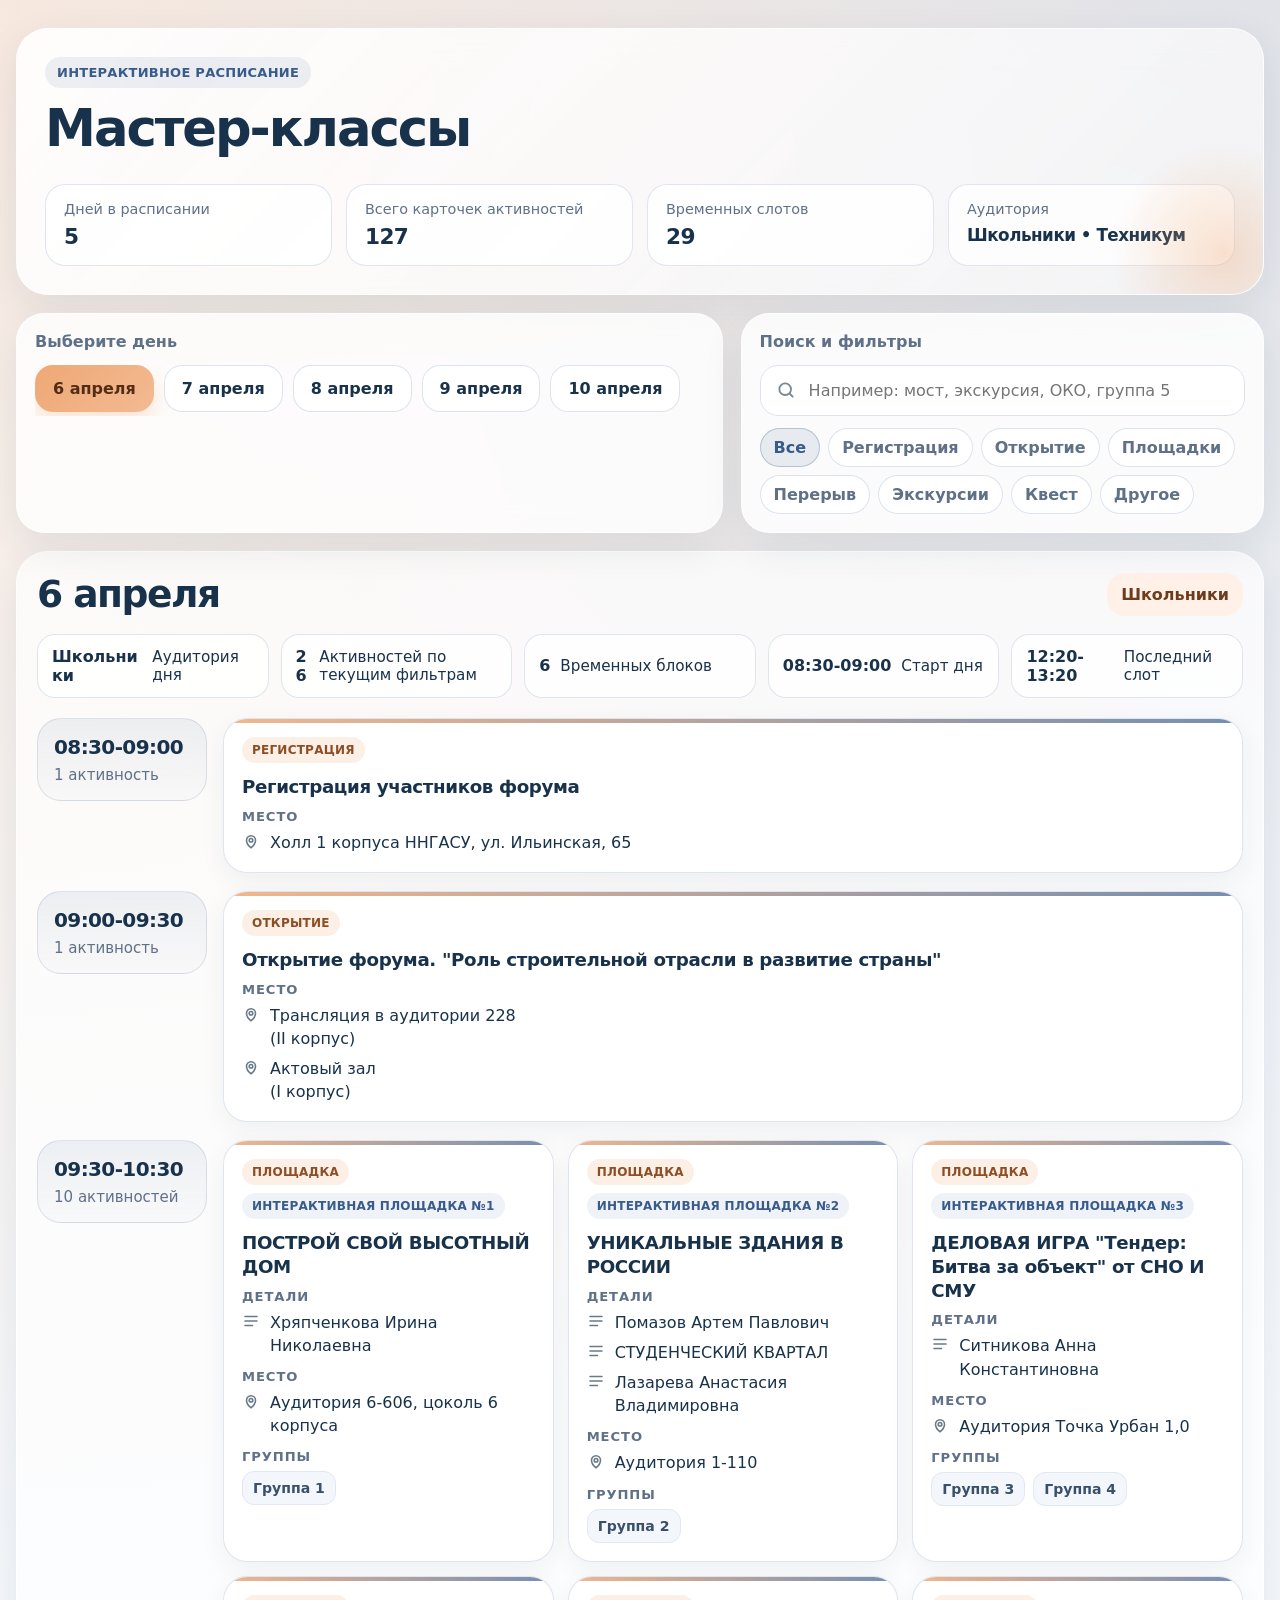
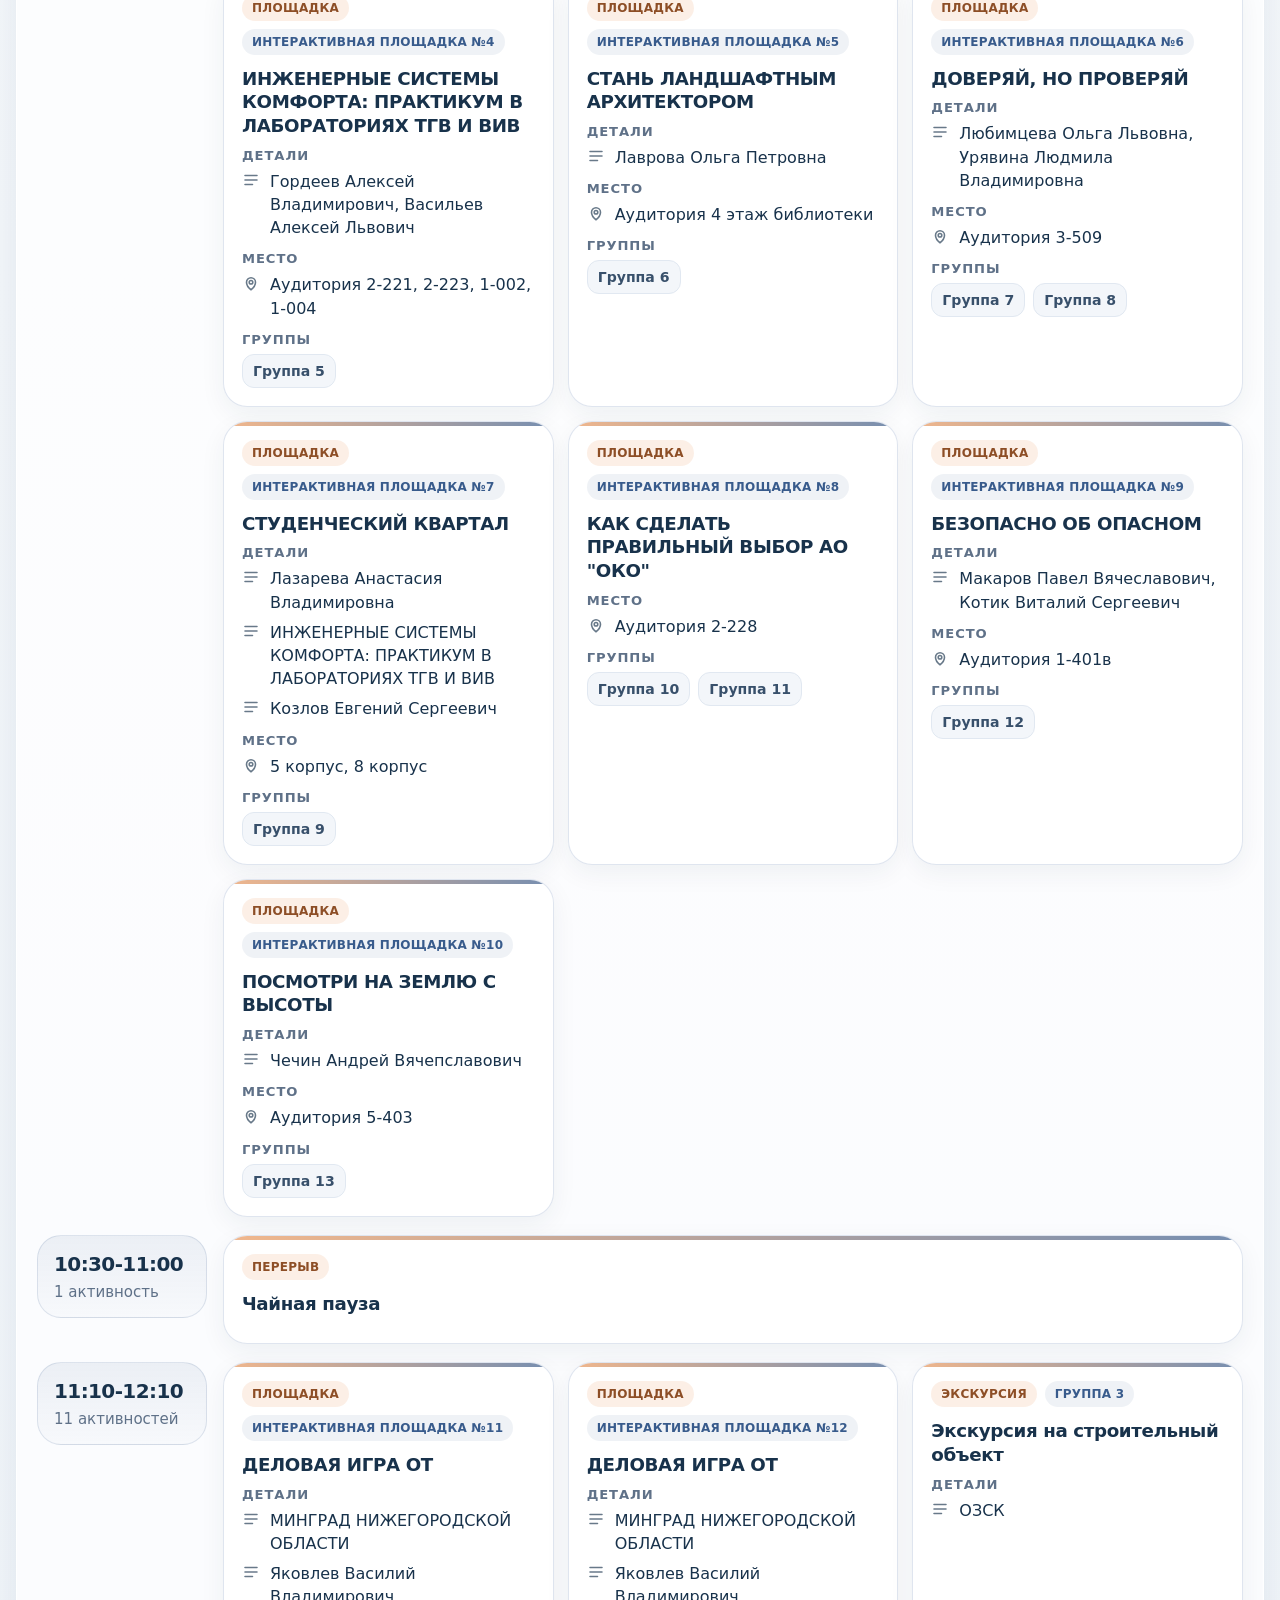
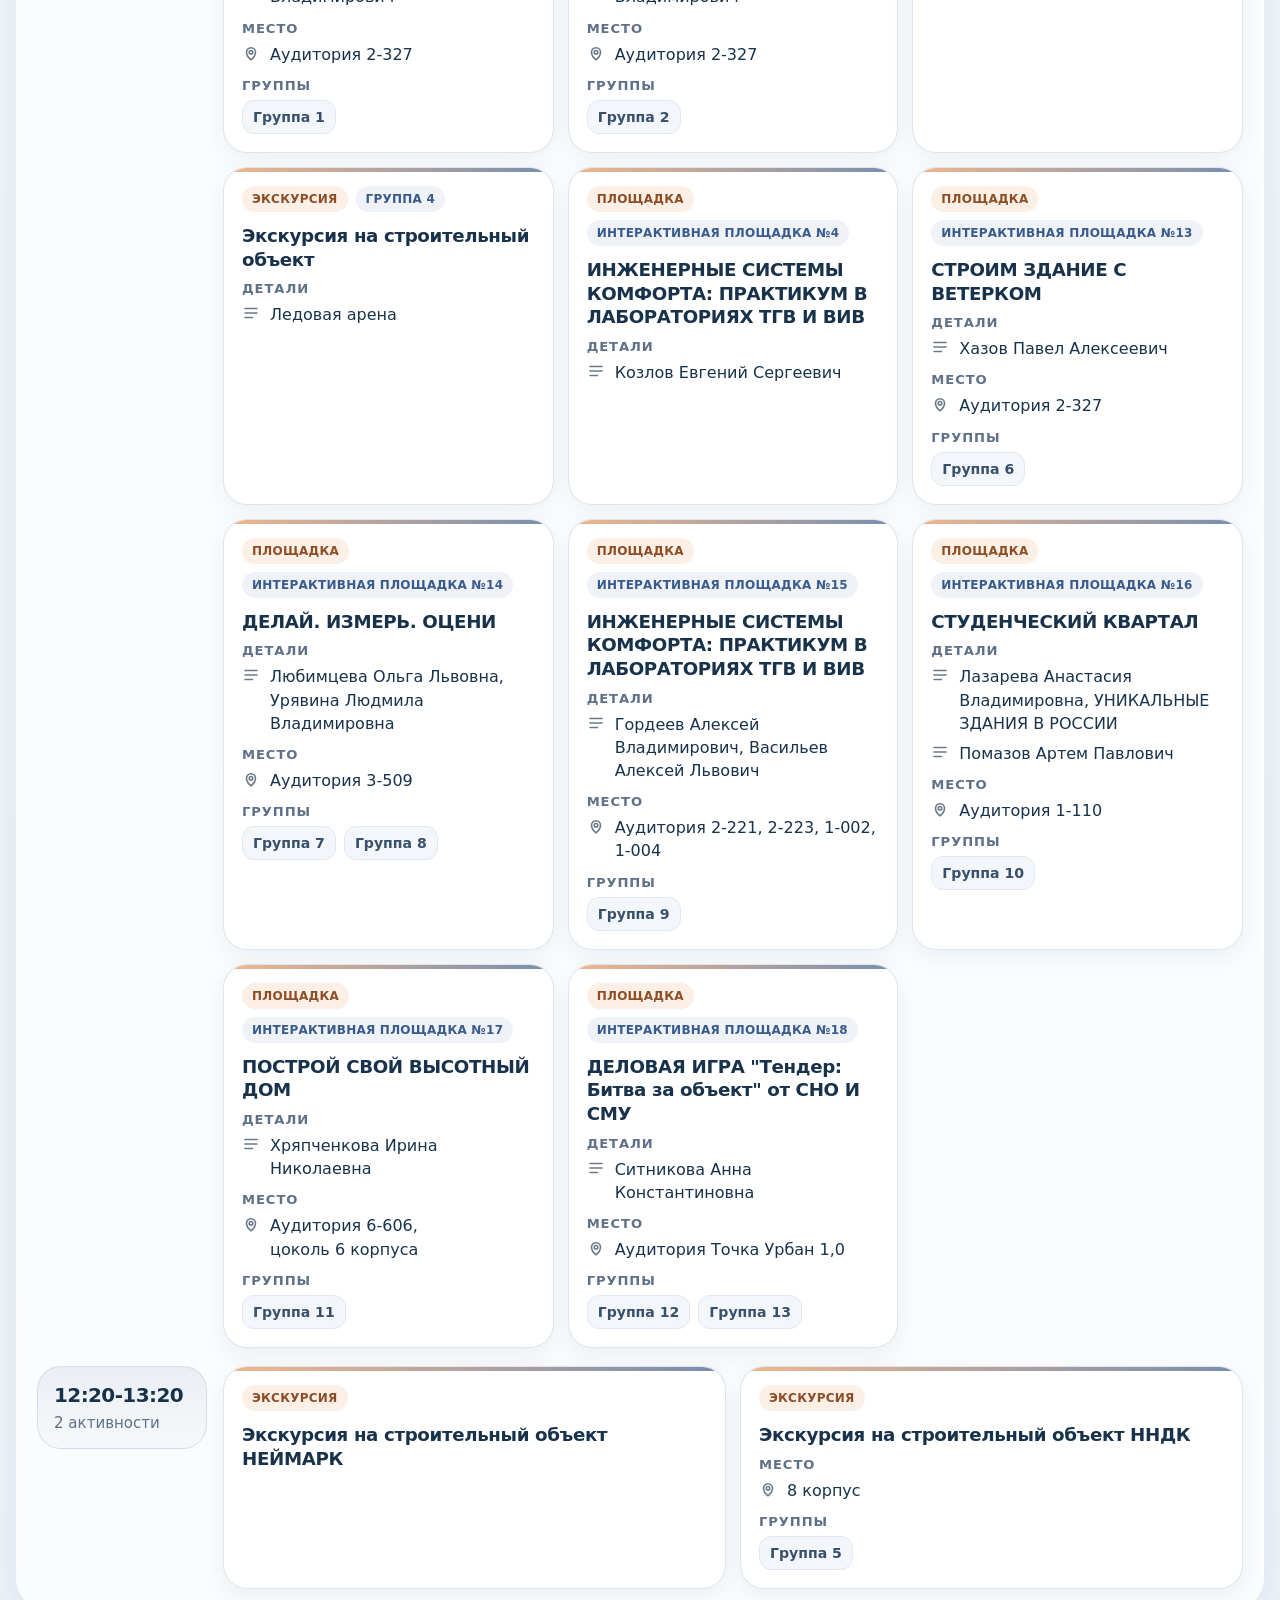
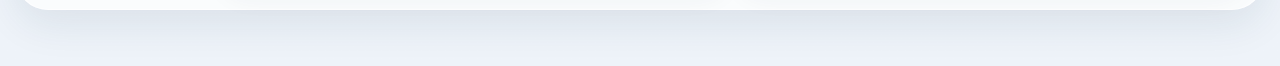
==== index.html @ d6e9f79c "Add files via upload" ====
<!DOCTYPE html>
<html lang="ru">
<head>
  <meta charset="UTF-8" />
  <meta name="viewport" content="width=device-width, initial-scale=1.0" />
  <title>Мастер-классы — интерактивное расписание</title>
    <link rel="stylesheet" href="styles.css" />
</head>
<body>
  <div class="shell">
    <section class="hero">
      <div class="hero-top">
        <div>
          <div class="eyebrow">Интерактивное расписание</div>
          <h1>Мастер-классы</h1>
        </div>
      </div>
      <div class="mini-grid" id="globalStats">
<div class="mini-card">
  <div class="label">Дней в расписании</div>
  <strong>5</strong>
</div>
<div class="mini-card">
  <div class="label">Всего карточек активностей</div>
  <strong>127</strong>
</div>
<div class="mini-card">
  <div class="label">Временных слотов</div>
  <strong>29</strong>
</div>
<div class="mini-card">
  <div class="label">Аудитория</div>
  <strong style="font-size:1.05rem; line-height:1.3">Школьники • Техникум</strong>
</div>
</div>
    </section>

    <section class="controls">
      <div class="panel">
        <h2>Выберите день</h2>
        <div class="day-tabs" id="dayTabs"><button class="active" data-day-index="0">6 апреля</button><button class="" data-day-index="1">7 апреля</button><button class="" data-day-index="2">8 апреля</button><button class="" data-day-index="3">9 апреля</button><button class="" data-day-index="4">10 апреля</button></div>
      </div>
      <div class="panel">
        <h2>Поиск и фильтры</h2>
        <div class="search-wrap">
          <label class="search-box">
            <svg viewBox="0 0 24 24" fill="none" stroke="currentColor" stroke-width="2.2" stroke-linecap="round" stroke-linejoin="round" aria-hidden="true">
              <circle cx="11" cy="11" r="7"></circle>
              <path d="M20 20l-3.5-3.5"></path>
            </svg>
            <input id="searchInput" type="search" placeholder="Например: мост, экскурсия, ОКО, группа 5" />
          </label>
          <div class="filters" id="kindFilters"><button class="active" data-kind="all">Все</button><button class="" data-kind="Регистрация">Регистрация</button><button class="" data-kind="Открытие">Открытие</button><button class="" data-kind="Площадка">Площадки</button><button class="" data-kind="Перерыв">Перерыв</button><button class="" data-kind="Экскурсия">Экскурсии</button><button class="" data-kind="Квест">Квест</button><button class="" data-kind="Активность">Другое</button></div>
        </div>
      </div>
    </section>

    <section class="main-panel">
      <div class="day-head">
        <div>
          <h2 id="dayTitle">6 апреля</h2>
        </div>
        <div class="audience-badge" id="audienceBadge">Школьники</div>
      </div>

      <div class="day-summary" id="daySummary">
<div class="summary-chip"><strong>Школьники</strong><span>Аудитория дня</span></div>
<div class="summary-chip"><strong>26</strong><span>Активностей по текущим фильтрам</span></div>
<div class="summary-chip"><strong>6</strong><span>Временных блоков</span></div>
<div class="summary-chip"><strong>08:30-09:00</strong><span>Старт дня</span></div>
<div class="summary-chip"><strong>12:20-13:20</strong><span>Последний слот</span></div>
</div>
      <div class="timeline" id="timeline"><section class="slot">
      <aside class="slot-time">
        <span class="time">08:30-09:00</span>
        <span class="count">1 активность</span>
      </aside>
      <div class="cards"><article class="card">
      <div class="card-head"><div class="badges"><span class="badge primary">Регистрация</span></div></div>
      <h3>Регистрация участников форума</h3>
      <div class="meta"><div class="meta-block"><div class="meta-title">Место</div><ul class="meta-list"><li><span>Холл 1 корпуса ННГАСУ, ул. Ильинская, 65</span></li></ul></div></div>
    </article></div>
    </section><section class="slot">
      <aside class="slot-time">
        <span class="time">09:00-09:30</span>
        <span class="count">1 активность</span>
      </aside>
      <div class="cards"><article class="card">
      <div class="card-head"><div class="badges"><span class="badge primary">Открытие</span></div></div>
      <h3>Открытие форума. &quot;Роль строительной отрасли в развитие страны&quot;</h3>
      <div class="meta"><div class="meta-block"><div class="meta-title">Место</div><ul class="meta-list"><li><span>Трансляция в аудитории 228<br>(II корпус)</span></li><li><span>Актовый зал<br>(I корпус)</span></li></ul></div></div>
    </article></div>
    </section><section class="slot">
      <aside class="slot-time">
        <span class="time">09:30-10:30</span>
        <span class="count">10 активностей</span>
      </aside>
      <div class="cards"><article class="card">
      <div class="card-head"><div class="badges"><span class="badge primary">Площадка</span><span class="badge">Интерактивная площадка №1</span></div></div>
      <h3>ПОСТРОЙ СВОЙ ВЫСОТНЫЙ ДОМ</h3>
      <div class="meta"><div class="meta-block"><div class="meta-title">Детали</div><ul class="meta-list"><li><span>Хряпченкова Ирина Николаевна</span></li></ul></div><div class="meta-block"><div class="meta-title">Место</div><ul class="meta-list"><li><span>Аудитория 6-606, цоколь 6 корпуса</span></li></ul></div><div class="meta-block"><div class="meta-title">Группы</div><div class="group-list"><span class="group-chip">Группа 1</span></div></div></div>
    </article><article class="card">
      <div class="card-head"><div class="badges"><span class="badge primary">Площадка</span><span class="badge">Интерактивная площадка №2</span></div></div>
      <h3>УНИКАЛЬНЫЕ ЗДАНИЯ В РОССИИ</h3>
      <div class="meta"><div class="meta-block"><div class="meta-title">Детали</div><ul class="meta-list"><li><span>Помазов Артем Павлович</span></li><li><span>СТУДЕНЧЕСКИЙ КВАРТАЛ</span></li><li><span>Лазарева Анастасия Владимировна</span></li></ul></div><div class="meta-block"><div class="meta-title">Место</div><ul class="meta-list"><li><span>Аудитория 1-110</span></li></ul></div><div class="meta-block"><div class="meta-title">Группы</div><div class="group-list"><span class="group-chip">Группа 2</span></div></div></div>
    </article><article class="card">
      <div class="card-head"><div class="badges"><span class="badge primary">Площадка</span><span class="badge">Интерактивная площадка №3</span></div></div>
      <h3>ДЕЛОВАЯ ИГРА &quot;Тендер: Битва за объект&quot; от СНО И СМУ</h3>
      <div class="meta"><div class="meta-block"><div class="meta-title">Детали</div><ul class="meta-list"><li><span>Ситникова Анна Константиновна</span></li></ul></div><div class="meta-block"><div class="meta-title">Место</div><ul class="meta-list"><li><span>Аудитория Точка Урбан 1,0</span></li></ul></div><div class="meta-block"><div class="meta-title">Группы</div><div class="group-list"><span class="group-chip">Группа 3</span><span class="group-chip">Группа 4</span></div></div></div>
    </article><article class="card">
      <div class="card-head"><div class="badges"><span class="badge primary">Площадка</span><span class="badge">Интерактивная площадка №4</span></div></div>
      <h3>ИНЖЕНЕРНЫЕ СИСТЕМЫ КОМФОРТА: ПРАКТИКУМ В ЛАБОРАТОРИЯХ ТГВ И ВИВ</h3>
      <div class="meta"><div class="meta-block"><div class="meta-title">Детали</div><ul class="meta-list"><li><span>Гордеев Алексей Владимирович, Васильев Алексей Львович</span></li></ul></div><div class="meta-block"><div class="meta-title">Место</div><ul class="meta-list"><li><span>Аудитория 2-221, 2-223, 1-002, 1-004</span></li></ul></div><div class="meta-block"><div class="meta-title">Группы</div><div class="group-list"><span class="group-chip">Группа 5</span></div></div></div>
    </article><article class="card">
      <div class="card-head"><div class="badges"><span class="badge primary">Площадка</span><span class="badge">Интерактивная площадка №5</span></div></div>
      <h3>СТАНЬ ЛАНДШАФТНЫМ АРХИТЕКТОРОМ</h3>
      <div class="meta"><div class="meta-block"><div class="meta-title">Детали</div><ul class="meta-list"><li><span>Лаврова Ольга Петровна</span></li></ul></div><div class="meta-block"><div class="meta-title">Место</div><ul class="meta-list"><li><span>Аудитория 4 этаж библиотеки</span></li></ul></div><div class="meta-block"><div class="meta-title">Группы</div><div class="group-list"><span class="group-chip">Группа 6</span></div></div></div>
    </article><article class="card">
      <div class="card-head"><div class="badges"><span class="badge primary">Площадка</span><span class="badge">Интерактивная площадка №6</span></div></div>
      <h3>ДОВЕРЯЙ, НО ПРОВЕРЯЙ</h3>
      <div class="meta"><div class="meta-block"><div class="meta-title">Детали</div><ul class="meta-list"><li><span>Любимцева Ольга Львовна, Урявина Людмила Владимировна</span></li></ul></div><div class="meta-block"><div class="meta-title">Место</div><ul class="meta-list"><li><span>Аудитория 3-509</span></li></ul></div><div class="meta-block"><div class="meta-title">Группы</div><div class="group-list"><span class="group-chip">Группа 7</span><span class="group-chip">Группа 8</span></div></div></div>
    </article><article class="card">
      <div class="card-head"><div class="badges"><span class="badge primary">Площадка</span><span class="badge">Интерактивная площадка №7</span></div></div>
      <h3>СТУДЕНЧЕСКИЙ КВАРТАЛ</h3>
      <div class="meta"><div class="meta-block"><div class="meta-title">Детали</div><ul class="meta-list"><li><span>Лазарева Анастасия Владимировна</span></li><li><span>ИНЖЕНЕРНЫЕ СИСТЕМЫ КОМФОРТА: ПРАКТИКУМ В ЛАБОРАТОРИЯХ ТГВ И ВИВ</span></li><li><span>Козлов Евгений Сергеевич</span></li></ul></div><div class="meta-block"><div class="meta-title">Место</div><ul class="meta-list"><li><span>5 корпус, 8 корпус</span></li></ul></div><div class="meta-block"><div class="meta-title">Группы</div><div class="group-list"><span class="group-chip">Группа 9</span></div></div></div>
    </article><article class="card">
      <div class="card-head"><div class="badges"><span class="badge primary">Площадка</span><span class="badge">Интерактивная площадка №8</span></div></div>
      <h3>КАК СДЕЛАТЬ ПРАВИЛЬНЫЙ ВЫБОР АО &quot;ОКО&quot;</h3>
      <div class="meta"><div class="meta-block"><div class="meta-title">Место</div><ul class="meta-list"><li><span>Аудитория 2-228</span></li></ul></div><div class="meta-block"><div class="meta-title">Группы</div><div class="group-list"><span class="group-chip">Группа 10</span><span class="group-chip">Группа 11</span></div></div></div>
    </article><article class="card">
      <div class="card-head"><div class="badges"><span class="badge primary">Площадка</span><span class="badge">Интерактивная площадка №9</span></div></div>
      <h3>БЕЗОПАСНО ОБ ОПАСНОМ</h3>
      <div class="meta"><div class="meta-block"><div class="meta-title">Детали</div><ul class="meta-list"><li><span>Макаров Павел Вячеславович, Котик Виталий Сергеевич</span></li></ul></div><div class="meta-block"><div class="meta-title">Место</div><ul class="meta-list"><li><span>Аудитория 1-401в</span></li></ul></div><div class="meta-block"><div class="meta-title">Группы</div><div class="group-list"><span class="group-chip">Группа 12</span></div></div></div>
    </article><article class="card">
      <div class="card-head"><div class="badges"><span class="badge primary">Площадка</span><span class="badge">Интерактивная площадка №10</span></div></div>
      <h3>ПОСМОТРИ НА ЗЕМЛЮ С ВЫСОТЫ</h3>
      <div class="meta"><div class="meta-block"><div class="meta-title">Детали</div><ul class="meta-list"><li><span>Чечин Андрей Вячепславович</span></li></ul></div><div class="meta-block"><div class="meta-title">Место</div><ul class="meta-list"><li><span>Аудитория 5-403</span></li></ul></div><div class="meta-block"><div class="meta-title">Группы</div><div class="group-list"><span class="group-chip">Группа 13</span></div></div></div>
    </article></div>
    </section><section class="slot">
      <aside class="slot-time">
        <span class="time">10:30-11:00</span>
        <span class="count">1 активность</span>
      </aside>
      <div class="cards"><article class="card">
      <div class="card-head"><div class="badges"><span class="badge primary">Перерыв</span></div></div>
      <h3>Чайная пауза</h3>
      <div class="meta"></div>
    </article></div>
    </section><section class="slot">
      <aside class="slot-time">
        <span class="time">11:10-12:10</span>
        <span class="count">11 активностей</span>
      </aside>
      <div class="cards"><article class="card">
      <div class="card-head"><div class="badges"><span class="badge primary">Площадка</span><span class="badge">Интерактивная площадка №11</span></div></div>
      <h3>ДЕЛОВАЯ ИГРА ОТ</h3>
      <div class="meta"><div class="meta-block"><div class="meta-title">Детали</div><ul class="meta-list"><li><span>МИНГРАД НИЖЕГОРОДСКОЙ ОБЛАСТИ</span></li><li><span>Яковлев Василий Владимирович</span></li></ul></div><div class="meta-block"><div class="meta-title">Место</div><ul class="meta-list"><li><span>Аудитория 2-327</span></li></ul></div><div class="meta-block"><div class="meta-title">Группы</div><div class="group-list"><span class="group-chip">Группа 1</span></div></div></div>
    </article><article class="card">
      <div class="card-head"><div class="badges"><span class="badge primary">Площадка</span><span class="badge">Интерактивная площадка №12</span></div></div>
      <h3>ДЕЛОВАЯ ИГРА ОТ</h3>
      <div class="meta"><div class="meta-block"><div class="meta-title">Детали</div><ul class="meta-list"><li><span>МИНГРАД НИЖЕГОРОДСКОЙ ОБЛАСТИ</span></li><li><span>Яковлев Василий Владимирович</span></li></ul></div><div class="meta-block"><div class="meta-title">Место</div><ul class="meta-list"><li><span>Аудитория 2-327</span></li></ul></div><div class="meta-block"><div class="meta-title">Группы</div><div class="group-list"><span class="group-chip">Группа 2</span></div></div></div>
    </article><article class="card">
      <div class="card-head"><div class="badges"><span class="badge primary">Экскурсия</span><span class="badge">Группа 3</span></div></div>
      <h3>Экскурсия на строительный объект</h3>
      <div class="meta"><div class="meta-block"><div class="meta-title">Детали</div><ul class="meta-list"><li><span>ОЗСК</span></li></ul></div></div>
    </article><article class="card">
      <div class="card-head"><div class="badges"><span class="badge primary">Экскурсия</span><span class="badge">Группа 4</span></div></div>
      <h3>Экскурсия на строительный объект</h3>
      <div class="meta"><div class="meta-block"><div class="meta-title">Детали</div><ul class="meta-list"><li><span>Ледовая арена</span></li></ul></div></div>
    </article><article class="card">
      <div class="card-head"><div class="badges"><span class="badge primary">Площадка</span><span class="badge">Интерактивная площадка №4</span></div></div>
      <h3>ИНЖЕНЕРНЫЕ СИСТЕМЫ КОМФОРТА: ПРАКТИКУМ В ЛАБОРАТОРИЯХ ТГВ И ВИВ</h3>
      <div class="meta"><div class="meta-block"><div class="meta-title">Детали</div><ul class="meta-list"><li><span>Козлов Евгений Сергеевич</span></li></ul></div></div>
    </article><article class="card">
      <div class="card-head"><div class="badges"><span class="badge primary">Площадка</span><span class="badge">Интерактивная площадка №13</span></div></div>
      <h3>СТРОИМ ЗДАНИЕ С ВЕТЕРКОМ</h3>
      <div class="meta"><div class="meta-block"><div class="meta-title">Детали</div><ul class="meta-list"><li><span>Хазов Павел Алексеевич</span></li></ul></div><div class="meta-block"><div class="meta-title">Место</div><ul class="meta-list"><li><span>Аудитория 2-327</span></li></ul></div><div class="meta-block"><div class="meta-title">Группы</div><div class="group-list"><span class="group-chip">Группа 6</span></div></div></div>
    </article><article class="card">
      <div class="card-head"><div class="badges"><span class="badge primary">Площадка</span><span class="badge">Интерактивная площадка №14</span></div></div>
      <h3>ДЕЛАЙ. ИЗМЕРЬ. ОЦЕНИ</h3>
      <div class="meta"><div class="meta-block"><div class="meta-title">Детали</div><ul class="meta-list"><li><span>Любимцева Ольга Львовна, Урявина Людмила Владимировна</span></li></ul></div><div class="meta-block"><div class="meta-title">Место</div><ul class="meta-list"><li><span>Аудитория 3-509</span></li></ul></div><div class="meta-block"><div class="meta-title">Группы</div><div class="group-list"><span class="group-chip">Группа 7</span><span class="group-chip">Группа 8</span></div></div></div>
    </article><article class="card">
      <div class="card-head"><div class="badges"><span class="badge primary">Площадка</span><span class="badge">Интерактивная площадка №15</span></div></div>
      <h3>ИНЖЕНЕРНЫЕ СИСТЕМЫ КОМФОРТА: ПРАКТИКУМ В ЛАБОРАТОРИЯХ ТГВ И ВИВ</h3>
      <div class="meta"><div class="meta-block"><div class="meta-title">Детали</div><ul class="meta-list"><li><span>Гордеев Алексей Владимирович, Васильев Алексей Львович</span></li></ul></div><div class="meta-block"><div class="meta-title">Место</div><ul class="meta-list"><li><span>Аудитория 2-221, 2-223, 1-002, 1-004</span></li></ul></div><div class="meta-block"><div class="meta-title">Группы</div><div class="group-list"><span class="group-chip">Группа 9</span></div></div></div>
    </article><article class="card">
      <div class="card-head"><div class="badges"><span class="badge primary">Площадка</span><span class="badge">Интерактивная площадка №16</span></div></div>
      <h3>СТУДЕНЧЕСКИЙ КВАРТАЛ</h3>
      <div class="meta"><div class="meta-block"><div class="meta-title">Детали</div><ul class="meta-list"><li><span>Лазарева Анастасия Владимировна, УНИКАЛЬНЫЕ ЗДАНИЯ В РОССИИ</span></li><li><span>Помазов Артем Павлович</span></li></ul></div><div class="meta-block"><div class="meta-title">Место</div><ul class="meta-list"><li><span>Аудитория 1-110</span></li></ul></div><div class="meta-block"><div class="meta-title">Группы</div><div class="group-list"><span class="group-chip">Группа 10</span></div></div></div>
    </article><article class="card">
      <div class="card-head"><div class="badges"><span class="badge primary">Площадка</span><span class="badge">Интерактивная площадка №17</span></div></div>
      <h3>ПОСТРОЙ СВОЙ ВЫСОТНЫЙ ДОМ</h3>
      <div class="meta"><div class="meta-block"><div class="meta-title">Детали</div><ul class="meta-list"><li><span>Хряпченкова Ирина Николаевна</span></li></ul></div><div class="meta-block"><div class="meta-title">Место</div><ul class="meta-list"><li><span>Аудитория 6-606,<br>цоколь 6 корпуса</span></li></ul></div><div class="meta-block"><div class="meta-title">Группы</div><div class="group-list"><span class="group-chip">Группа 11</span></div></div></div>
    </article><article class="card">
      <div class="card-head"><div class="badges"><span class="badge primary">Площадка</span><span class="badge">Интерактивная площадка №18</span></div></div>
      <h3>ДЕЛОВАЯ ИГРА &quot;Тендер: Битва за объект&quot; от СНО И СМУ</h3>
      <div class="meta"><div class="meta-block"><div class="meta-title">Детали</div><ul class="meta-list"><li><span>Ситникова Анна Константиновна</span></li></ul></div><div class="meta-block"><div class="meta-title">Место</div><ul class="meta-list"><li><span>Аудитория Точка Урбан 1,0</span></li></ul></div><div class="meta-block"><div class="meta-title">Группы</div><div class="group-list"><span class="group-chip">Группа 12</span><span class="group-chip">Группа 13</span></div></div></div>
    </article></div>
    </section><section class="slot">
      <aside class="slot-time">
        <span class="time">12:20-13:20</span>
        <span class="count">2 активности</span>
      </aside>
      <div class="cards"><article class="card">
      <div class="card-head"><div class="badges"><span class="badge primary">Экскурсия</span></div></div>
      <h3>Экскурсия на строительный объект НЕЙМАРК</h3>
      <div class="meta"></div>
    </article><article class="card">
      <div class="card-head"><div class="badges"><span class="badge primary">Экскурсия</span></div></div>
      <h3>Экскурсия на строительный объект ННДК</h3>
      <div class="meta"><div class="meta-block"><div class="meta-title">Место</div><ul class="meta-list"><li><span>8 корпус</span></li></ul></div><div class="meta-block"><div class="meta-title">Группы</div><div class="group-list"><span class="group-chip">Группа 5</span></div></div></div>
    </article></div>
    </section></div>
    </section>
  </div>

    <script src="script.js"></script>
</body>
</html>
---- styles.css ----
:root {
      --bg: #f5f7fb;
      --panel: rgba(255,255,255,0.82);
      --panel-solid: #ffffff;
      --line: #dde3ee;
      --text: #18324b;
      --muted: #5f7188;
      --primary: #eea875;
      --primary-dark: #cf7e47;
      --primary-soft: #fff1e7;
      --accent: #385b8c;
      --shadow: 0 14px 40px rgba(24, 50, 75, 0.09);
      --radius: 24px;
      --radius-sm: 16px;
    }
    * { box-sizing: border-box; }
    html { scroll-behavior: smooth; }
    body {
      margin: 0;
      font-family: Inter, ui-sans-serif, system-ui, -apple-system, BlinkMacSystemFont, "Segoe UI", sans-serif;
      color: var(--text);
      background:
        radial-gradient(circle at top left, rgba(238, 168, 117, 0.22), transparent 32%),
        radial-gradient(circle at top right, rgba(56, 91, 140, 0.14), transparent 28%),
        linear-gradient(180deg, #fbfcfe 0%, #f4f7fb 38%, #eef3f9 100%);
      min-height: 100vh;
      overflow-x: hidden;
    }
    .shell {
      width: min(1440px, 100%);
      margin: 0 auto;
      padding: 28px 16px 56px;
    }
    .hero {
      position: relative;
      overflow: hidden;
      border: 1px solid rgba(255,255,255,0.7);
      background:
        linear-gradient(135deg, rgba(255,255,255,0.92), rgba(255,255,255,0.72)),
        linear-gradient(135deg, rgba(238,168,117,0.14), rgba(56,91,140,0.12));
      backdrop-filter: blur(16px);
      border-radius: 32px;
      box-shadow: var(--shadow);
      padding: 28px;
      margin-bottom: 18px;
    }
    .hero::after {
      content: "";
      position: absolute;
      inset: auto -80px -80px auto;
      width: 240px;
      height: 240px;
      border-radius: 50%;
      background: radial-gradient(circle, rgba(238,168,117,0.35), transparent 66%);
      pointer-events: none;
    }
    .hero-top {
      display: flex;
      align-items: start;
      justify-content: space-between;
      gap: 20px;
      flex-wrap: wrap;
    }
    .eyebrow {
      display: inline-flex;
      align-items: center;
      gap: 10px;
      border-radius: 999px;
      padding: 8px 12px;
      background: rgba(56, 91, 140, 0.09);
      color: var(--accent);
      font-size: 13px;
      font-weight: 700;
      letter-spacing: 0.02em;
      text-transform: uppercase;
    }
    h1 {
      margin: 14px 0 8px;
      font-size: clamp(2rem, 4vw, 3.3rem);
      line-height: 1.02;
      letter-spacing: -0.04em;
    }
    .hero p {
      margin: 0;
      max-width: 760px;
      color: var(--muted);
      font-size: 1.02rem;
      line-height: 1.6;
    }
    .mini-grid {
      display: grid;
      grid-template-columns: repeat(4, minmax(0, 1fr));
      gap: 14px;
      margin-top: 22px;
    }
    .mini-card {
      background: rgba(255,255,255,0.82);
      border: 1px solid rgba(221, 227, 238, 0.9);
      border-radius: 20px;
      padding: 16px 18px;
    }
    .mini-card .label {
      color: var(--muted);
      font-size: 0.9rem;
      margin-bottom: 8px;
    }
    .mini-card strong {
      display: block;
      font-size: 1.35rem;
      line-height: 1.1;
      letter-spacing: -0.03em;
    }
    .controls {
      display: grid;
      grid-template-columns: 1.35fr 1fr;
      gap: 18px;
      margin-bottom: 18px;
    }
    .panel {
      background: var(--panel);
      border: 1px solid rgba(255,255,255,0.7);
      backdrop-filter: blur(16px);
      border-radius: 28px;
      box-shadow: var(--shadow);
      padding: 18px;
    }
    .panel h2 {
      margin: 0 0 14px;
      font-size: 1rem;
      color: var(--muted);
      font-weight: 700;
    }
    .day-tabs {
      display: flex;
      gap: 10px;
      overflow: auto;
      padding-bottom: 4px;
      scrollbar-width: thin;
    }
    .day-tabs button {
      border: 0;
      border-radius: 18px;
      padding: 14px 18px;
      background: #fff;
      color: var(--text);
      font: inherit;
      font-weight: 700;
      cursor: pointer;
      white-space: nowrap;
      box-shadow: inset 0 0 0 1px var(--line);
      transition: transform 0.2s ease, box-shadow 0.2s ease, background 0.2s ease, color 0.2s ease;
    }
    .day-tabs button:hover {
      transform: translateY(-1px);
      box-shadow: inset 0 0 0 1px rgba(207,126,71,0.35), 0 6px 16px rgba(24,50,75,0.08);
    }
    .day-tabs button.active {
      background: linear-gradient(135deg, var(--primary), #f4ba92);
      color: #532d15;
      box-shadow: 0 10px 20px rgba(238, 168, 117, 0.28);
    }
    .search-wrap {
      display: grid;
      gap: 12px;
    }
    .search-box {
      position: relative;
    }
    .search-box input {
      width: 100%;
      border: 1px solid var(--line);
      background: #fff;
      color: var(--text);
      border-radius: 18px;
      padding: 15px 18px 15px 48px;
      font: inherit;
      outline: none;
      transition: border-color 0.2s ease, box-shadow 0.2s ease;
    }
    .search-box input:focus {
      border-color: rgba(207,126,71,0.75);
      box-shadow: 0 0 0 4px rgba(238,168,117,0.16);
    }
    .search-box svg {
      position: absolute;
      left: 16px;
      top: 50%;
      transform: translateY(-50%);
      width: 20px;
      height: 20px;
      opacity: 0.58;
    }
    .filters {
      display: flex;
      gap: 8px;
      flex-wrap: wrap;
    }
    .filters button {
      border: 0;
      cursor: pointer;
      border-radius: 999px;
      padding: 10px 14px;
      background: #fff;
      color: var(--muted);
      font: inherit;
      font-weight: 700;
      box-shadow: inset 0 0 0 1px var(--line);
      transition: all 0.2s ease;
    }
    .filters button.active {
      background: rgba(56,91,140,0.1);
      color: var(--accent);
      box-shadow: inset 0 0 0 1px rgba(56,91,140,0.28);
    }
    .day-summary {
      display: grid;
      grid-template-columns: repeat(auto-fit, minmax(180px, 1fr));
      gap: 12px;
      margin-bottom: 20px;
    }
    .summary-chip {
      display: flex;
      align-items: center;
      gap: 10px;
      width: 100%;
      min-width: 0;
      padding: 12px 14px;
      border-radius: 18px;
      background: rgba(255,255,255,0.86);
      border: 1px solid rgba(221,227,238,0.92);
      color: var(--text);
      font-size: 0.95rem;
    }
    .summary-chip strong {
      font-size: 1rem;
    }
    .main-panel {
      background: rgba(255,255,255,0.7);
      border: 1px solid rgba(255,255,255,0.75);
      border-radius: 32px;
      box-shadow: var(--shadow);
      padding: 20px;
    }
    .day-head {
      display: flex;
      justify-content: space-between;
      gap: 16px;
      align-items: end;
      flex-wrap: wrap;
      margin-bottom: 18px;
    }
    .day-head h2 {
      margin: 0;
      font-size: clamp(1.65rem, 3vw, 2.35rem);
      letter-spacing: -0.04em;
    }
    .day-head p {
      margin: 8px 0 0;
      color: var(--muted);
      max-width: 720px;
      line-height: 1.55;
    }
    .audience-badge {
      display: inline-flex;
      align-items: center;
      gap: 10px;
      padding: 12px 14px;
      border-radius: 18px;
      background: var(--primary-soft);
      color: #6c3c1d;
      font-weight: 800;
      min-width: 0;
      max-width: 100%;
      white-space: normal;
      overflow-wrap: anywhere;
    }
    .timeline {
      display: grid;
      gap: 18px;
    }
    .slot {
      display: grid;
      grid-template-columns: 170px 1fr;
      gap: 16px;
      align-items: start;
    }
    .slot-time {
      position: sticky;
      top: 12px;
      border-radius: 24px;
      background: linear-gradient(180deg, rgba(56,91,140,0.08), rgba(56,91,140,0.02));
      border: 1px solid rgba(56,91,140,0.14);
      padding: 16px;
    }
    .slot-time .time {
      display: block;
      font-size: 1.25rem;
      font-weight: 800;
      letter-spacing: -0.03em;
      margin-bottom: 6px;
    }
    .slot-time .count {
      color: var(--muted);
      font-size: 0.94rem;
    }
    .cards {
      display: grid;
      grid-template-columns: repeat(auto-fit, minmax(min(270px, 100%), 1fr));
      gap: 14px;
      min-width: 0;
    }
    .card {
      position: relative;
      overflow: hidden;
      background: var(--panel-solid);
      border: 1px solid rgba(221,227,238,0.92);
      border-radius: 24px;
      padding: 18px;
      box-shadow: 0 8px 26px rgba(24,50,75,0.06);
    }
    .card::before {
      content: "";
      position: absolute;
      inset: 0 0 auto 0;
      height: 4px;
      background: linear-gradient(90deg, rgba(238,168,117,0.9), rgba(56,91,140,0.75));
      opacity: 0.92;
    }
    .card-head {
      display: flex;
      justify-content: space-between;
      align-items: start;
      gap: 10px;
      margin-bottom: 12px;
    }
    .badges {
      display: flex;
      gap: 8px;
      flex-wrap: wrap;
    }
    .badge {
      display: inline-flex;
      align-items: center;
      gap: 6px;
      border-radius: 999px;
      padding: 7px 10px;
      font-size: 12px;
      font-weight: 800;
      line-height: 1;
      letter-spacing: 0.02em;
      text-transform: uppercase;
      background: rgba(56,91,140,0.08);
      color: var(--accent);
      max-width: 100%;
      overflow-wrap: anywhere;
      word-break: break-word;
    }
    .badge.primary {
      background: rgba(238,168,117,0.18);
      color: #8d4e26;
    }
    .card h3 {
      margin: 0 0 10px;
      font-size: 1.14rem;
      line-height: 1.3;
      letter-spacing: -0.02em;
    }
    .meta {
      display: grid;
      gap: 12px;
    }
    .meta-block {
      display: grid;
      gap: 7px;
    }
    .meta-title {
      color: var(--muted);
      font-size: 0.82rem;
      font-weight: 800;
      text-transform: uppercase;
      letter-spacing: 0.07em;
    }
    .meta-list {
      display: grid;
      gap: 7px;
      margin: 0;
      padding: 0;
      list-style: none;
    }
    .meta-list li {
      display: flex;
      align-items: start;
      gap: 10px;
      line-height: 1.45;
    }
    .meta-list svg {
      width: 18px;
      height: 18px;
      flex: 0 0 18px;
      margin-top: 1px;
      opacity: 0.65;
    }
    .group-list {
      display: flex;
      gap: 8px;
      flex-wrap: wrap;
    }
    .group-chip {
      padding: 8px 10px;
      border-radius: 12px;
      background: #f3f6fa;
      border: 1px solid #e1e8f1;
      font-size: 0.88rem;
      font-weight: 700;
      color: #38506b;
      max-width: 100%;
    }
    .empty {
      border-radius: 28px;
      background: rgba(255,255,255,0.88);
      border: 1px dashed rgba(56,91,140,0.22);
      padding: 28px;
      text-align: center;
      color: var(--muted);
    }
    .footer-note {
      margin-top: 18px;
      color: var(--muted);
      font-size: 0.95rem;
      line-height: 1.55;
      text-align: center;
    }
    .hero,
    .panel,
    .main-panel,
    .mini-card,
    .slot,
    .slot-time,
    .card,
    .summary-chip {
      max-width: 100%;
    }
    .hero-top > *,
    .day-head > *,
    .controls > *,
    .mini-grid > *,
    .slot > *,
    .card-head > *,
    .cards > *,
    .day-summary > * {
      min-width: 0;
    }
    .card h3,
    .mini-card strong,
    .summary-chip,
    .summary-chip strong,
    .meta-list li span,
    .group-chip {
      overflow-wrap: anywhere;
      word-break: break-word;
    }
    .meta,
    .meta-block,
    .meta-list,
    .meta-list li,
    .group-list {
      min-width: 0;
    }
    @media (max-width: 1080px) {
      .controls {
        grid-template-columns: 1fr;
      }
      .mini-grid {
        grid-template-columns: repeat(2, minmax(0, 1fr));
      }
    }
    @media (max-width: 760px) {
      .shell {
        width: 100%;
        padding: 12px 10px 32px;
      }
      .hero, .panel, .main-panel {
        border-radius: 24px;
        padding: 16px;
      }
      .hero {
        padding: 18px 16px;
      }
      .mini-grid {
        grid-template-columns: 1fr 1fr;
      }
      .day-tabs {
        display: grid;
        grid-template-columns: repeat(3, minmax(0, 1fr));
        gap: 8px;
        overflow: visible;
        padding-bottom: 0;
      }
      .day-tabs button {
        width: 100%;
        min-width: 0;
        white-space: normal;
        text-align: center;
        padding: 12px 10px;
        min-height: 52px;
      }
      .slot {
        grid-template-columns: 1fr;
      }
      .slot-time {
        position: static;
        width: 100%;
      }
      .day-head {
        align-items: start;
      }
      .cards {
        grid-template-columns: 1fr;
      }
      .audience-badge {
        width: 100%;
        justify-content: center;
      }
    }
    @media (max-width: 520px) {
      .mini-grid {
        grid-template-columns: 1fr;
      }
      .day-summary {
        grid-template-columns: 1fr;
      }
      .day-tabs {
        grid-template-columns: repeat(2, minmax(0, 1fr));
      }
    }
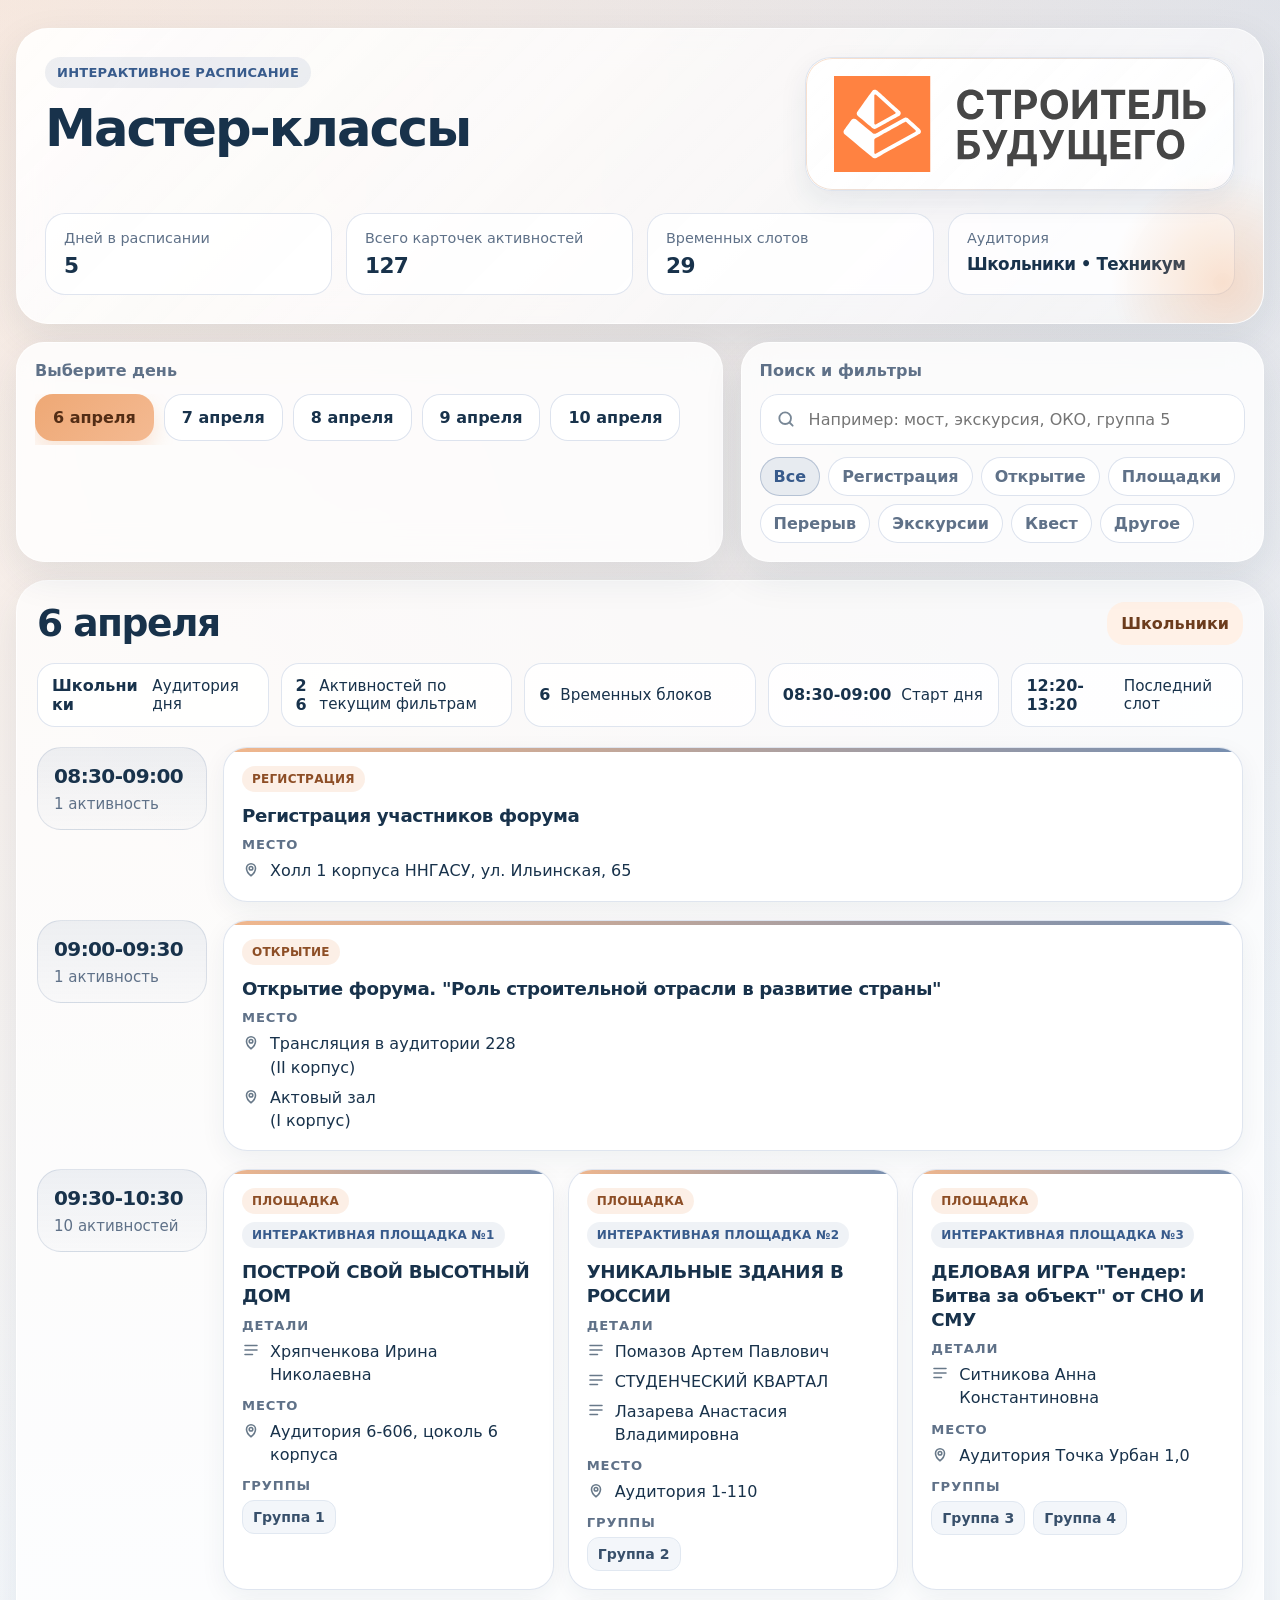
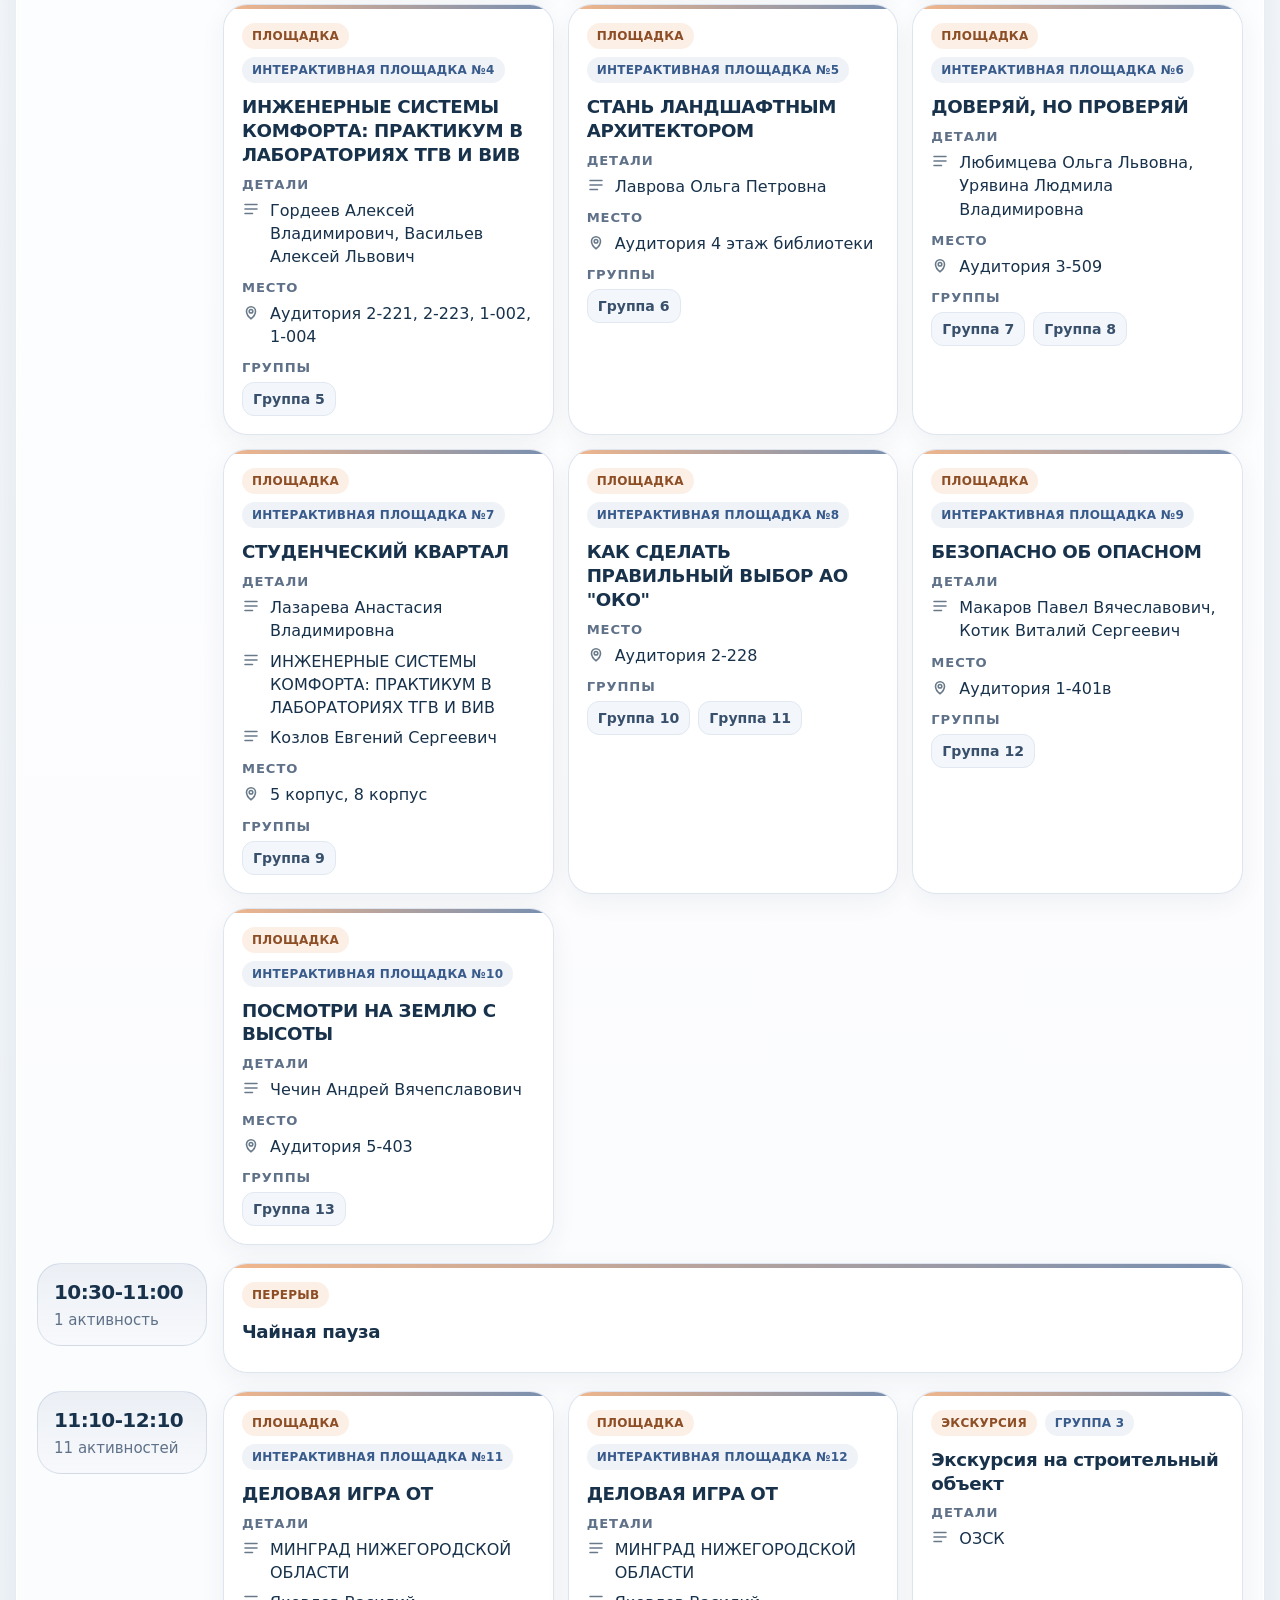
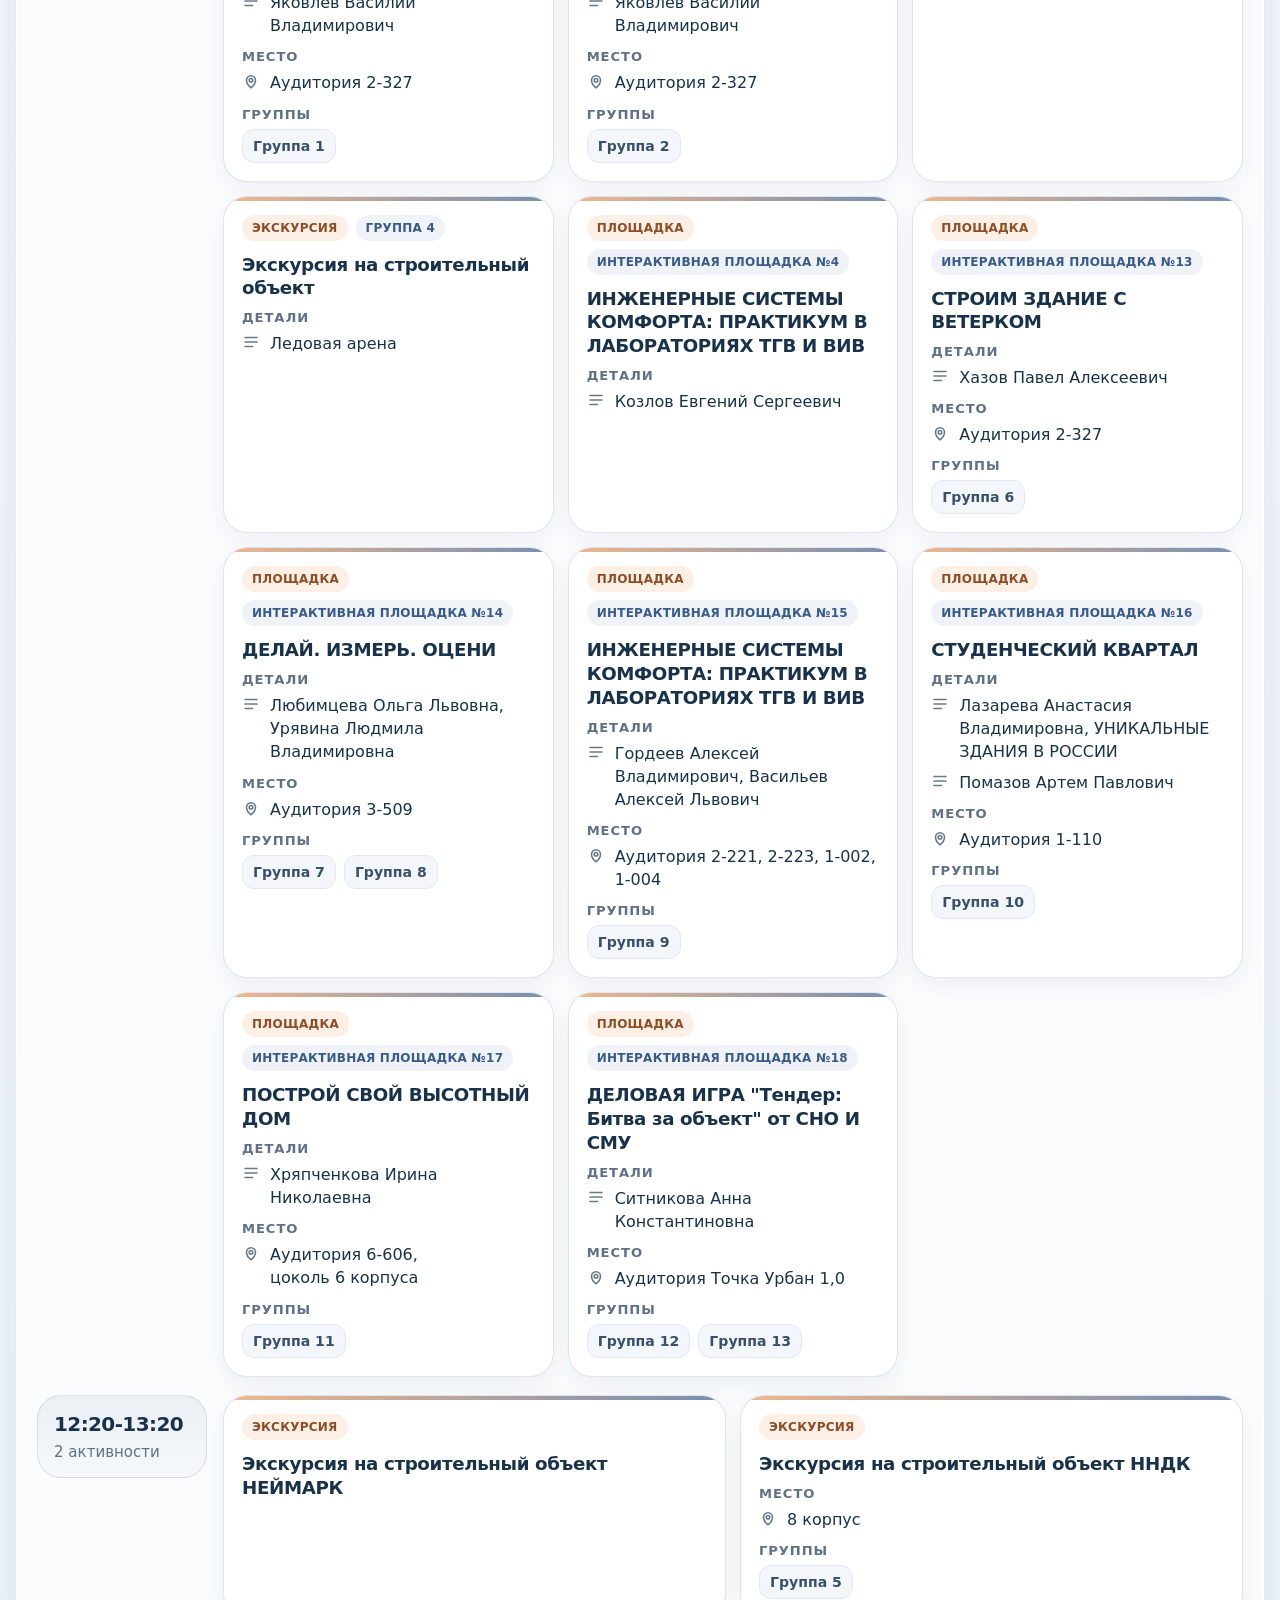
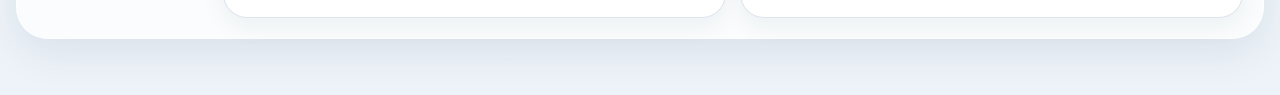
==== commit bc1850d3: "Add files via upload" ====
--- a/index.html
+++ b/index.html
@@ -10,9 +10,14 @@
   <div class="shell">
     <section class="hero">
       <div class="hero-top">
-        <div>
+        <div class="hero-copy">
           <div class="eyebrow">Интерактивное расписание</div>
           <h1>Мастер-классы</h1>
+        </div>
+        <div class="hero-logo-wrap">
+          <div class="hero-logo-card">
+            <img class="hero-logo" src="logo.svg" alt="Строитель будущего" />
+          </div>
         </div>
       </div>
       <div class="mini-grid" id="globalStats">
--- a/styles.css
+++ b/styles.css
@@ -60,6 +60,49 @@
       justify-content: space-between;
       gap: 20px;
       flex-wrap: wrap;
+    }
+    .hero-copy {
+      flex: 1 1 380px;
+      min-width: 0;
+    }
+    .hero-logo-wrap {
+      flex: 0 1 430px;
+      width: min(100%, 430px);
+      margin-left: auto;
+    }
+    .hero-logo-card {
+      position: relative;
+      display: flex;
+      align-items: center;
+      justify-content: center;
+      min-height: 132px;
+      padding: 18px 22px;
+      border-radius: 26px;
+      background: linear-gradient(135deg, rgba(255,255,255,0.96), rgba(255,255,255,0.84));
+      border: 1px solid rgba(221, 227, 238, 0.95);
+      box-shadow: 0 10px 28px rgba(24, 50, 75, 0.08);
+    }
+    .hero-logo-card::before {
+      content: "";
+      position: absolute;
+      inset: 0;
+      border-radius: inherit;
+      padding: 1px;
+      background: linear-gradient(135deg, rgba(238,168,117,0.45), rgba(56,91,140,0.24));
+      -webkit-mask: linear-gradient(#fff 0 0) content-box, linear-gradient(#fff 0 0);
+      -webkit-mask-composite: xor;
+              mask-composite: exclude;
+      pointer-events: none;
+      opacity: 0.8;
+    }
+    .hero-logo {
+      display: block;
+      width: 100%;
+      height: auto;
+      max-height: 96px;
+      object-fit: contain;
+      position: relative;
+      z-index: 1;
     }
     .eyebrow {
       display: inline-flex;
@@ -479,6 +522,21 @@
         width: 100%;
         padding: 12px 10px 32px;
       }
+      .hero-top {
+        gap: 14px;
+      }
+      .hero-logo-wrap {
+        flex-basis: 100%;
+        width: 100%;
+      }
+      .hero-logo-card {
+        min-height: 0;
+        padding: 14px 16px;
+        border-radius: 22px;
+      }
+      .hero-logo {
+        max-height: 72px;
+      }
       .hero, .panel, .main-panel {
         border-radius: 24px;
         padding: 16px;
@@ -523,6 +581,12 @@
       }
     }
     @media (max-width: 520px) {
+      .hero-logo-card {
+        padding: 12px 14px;
+      }
+      .hero-logo {
+        max-height: 62px;
+      }
       .mini-grid {
         grid-template-columns: 1fr;
       }
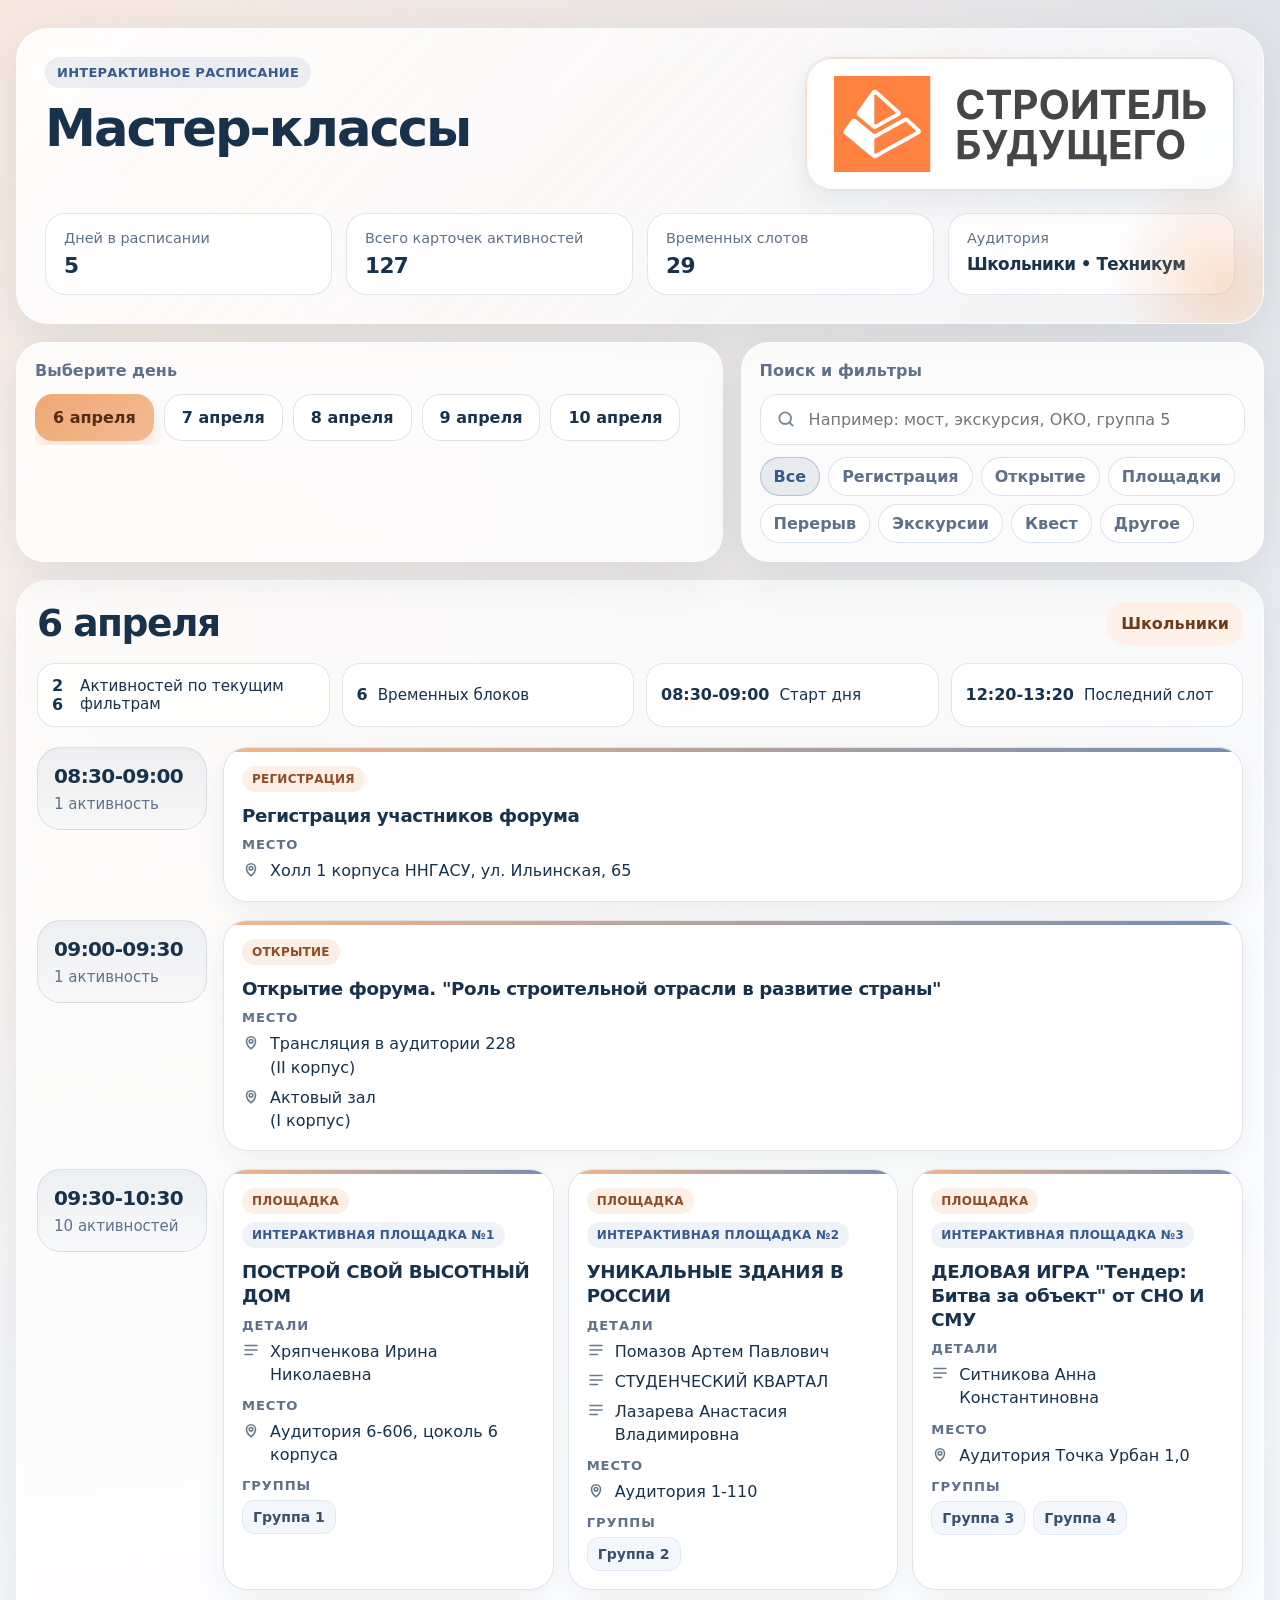
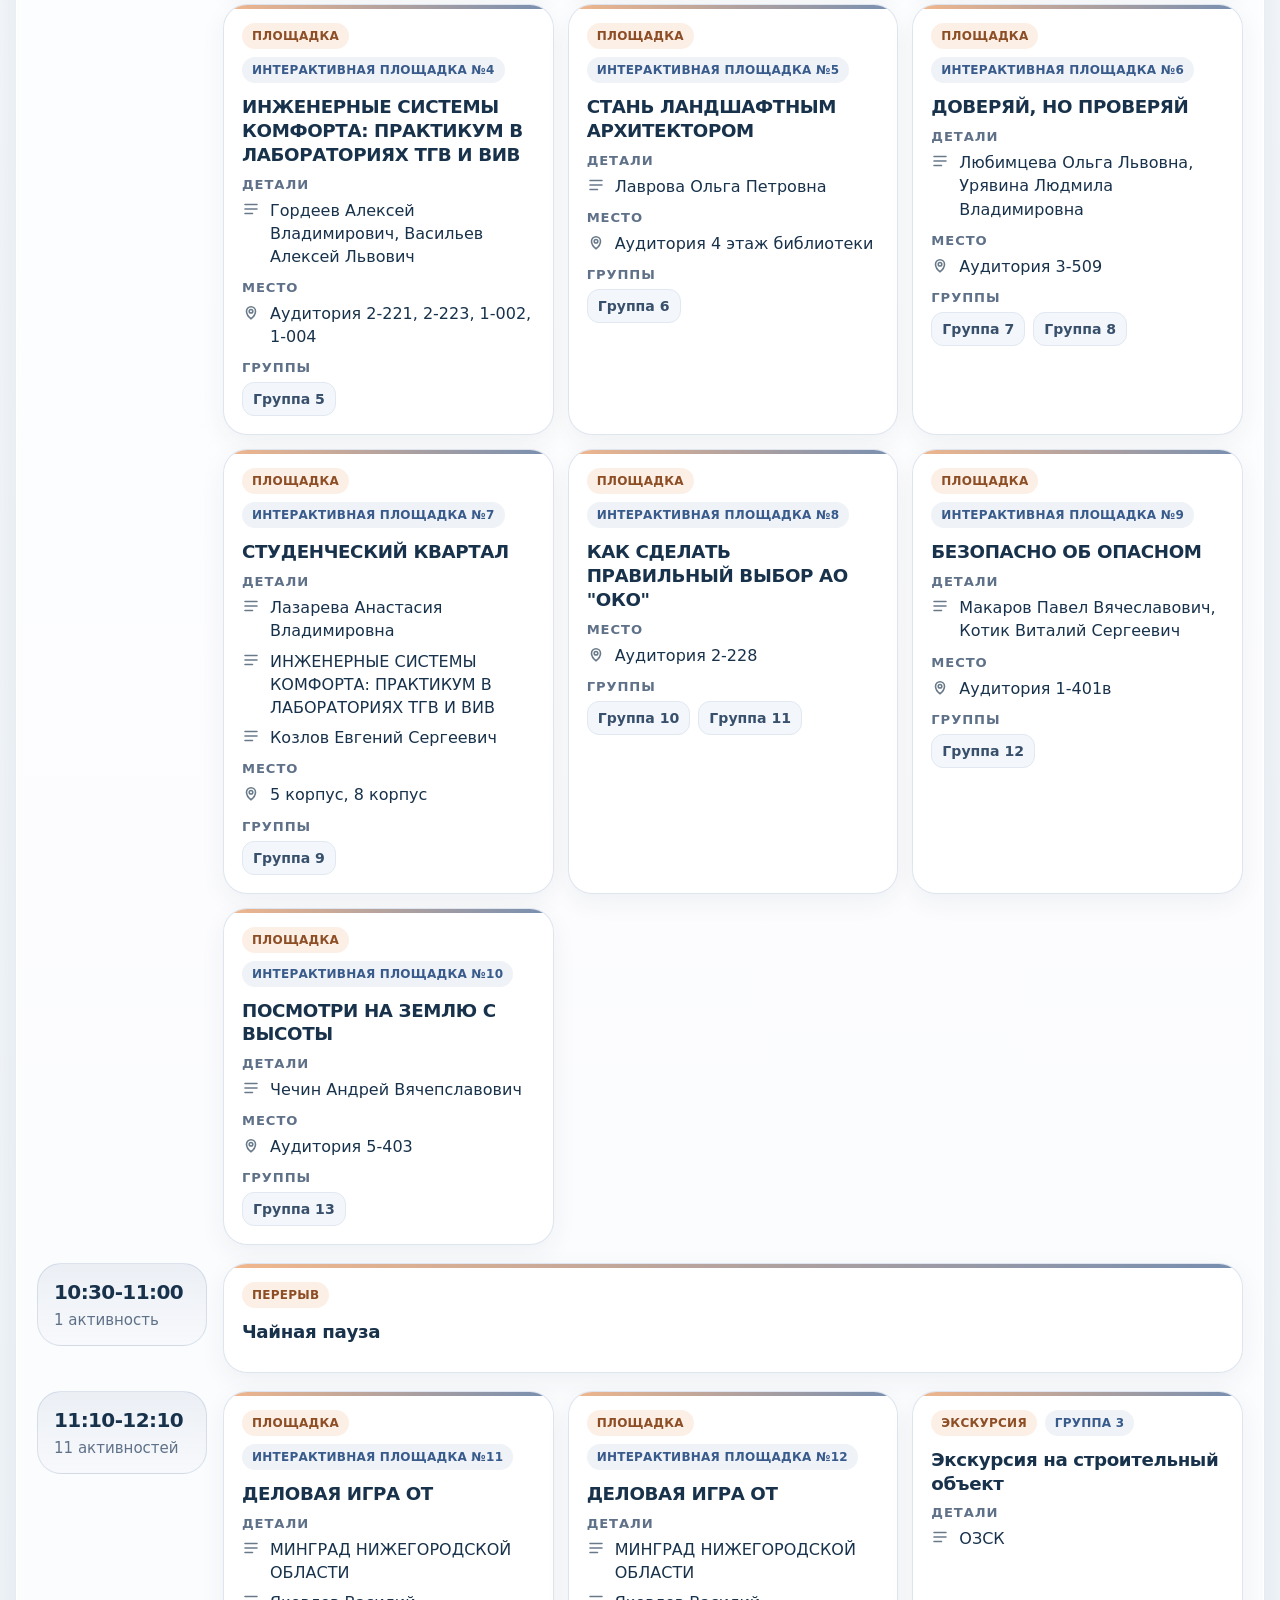
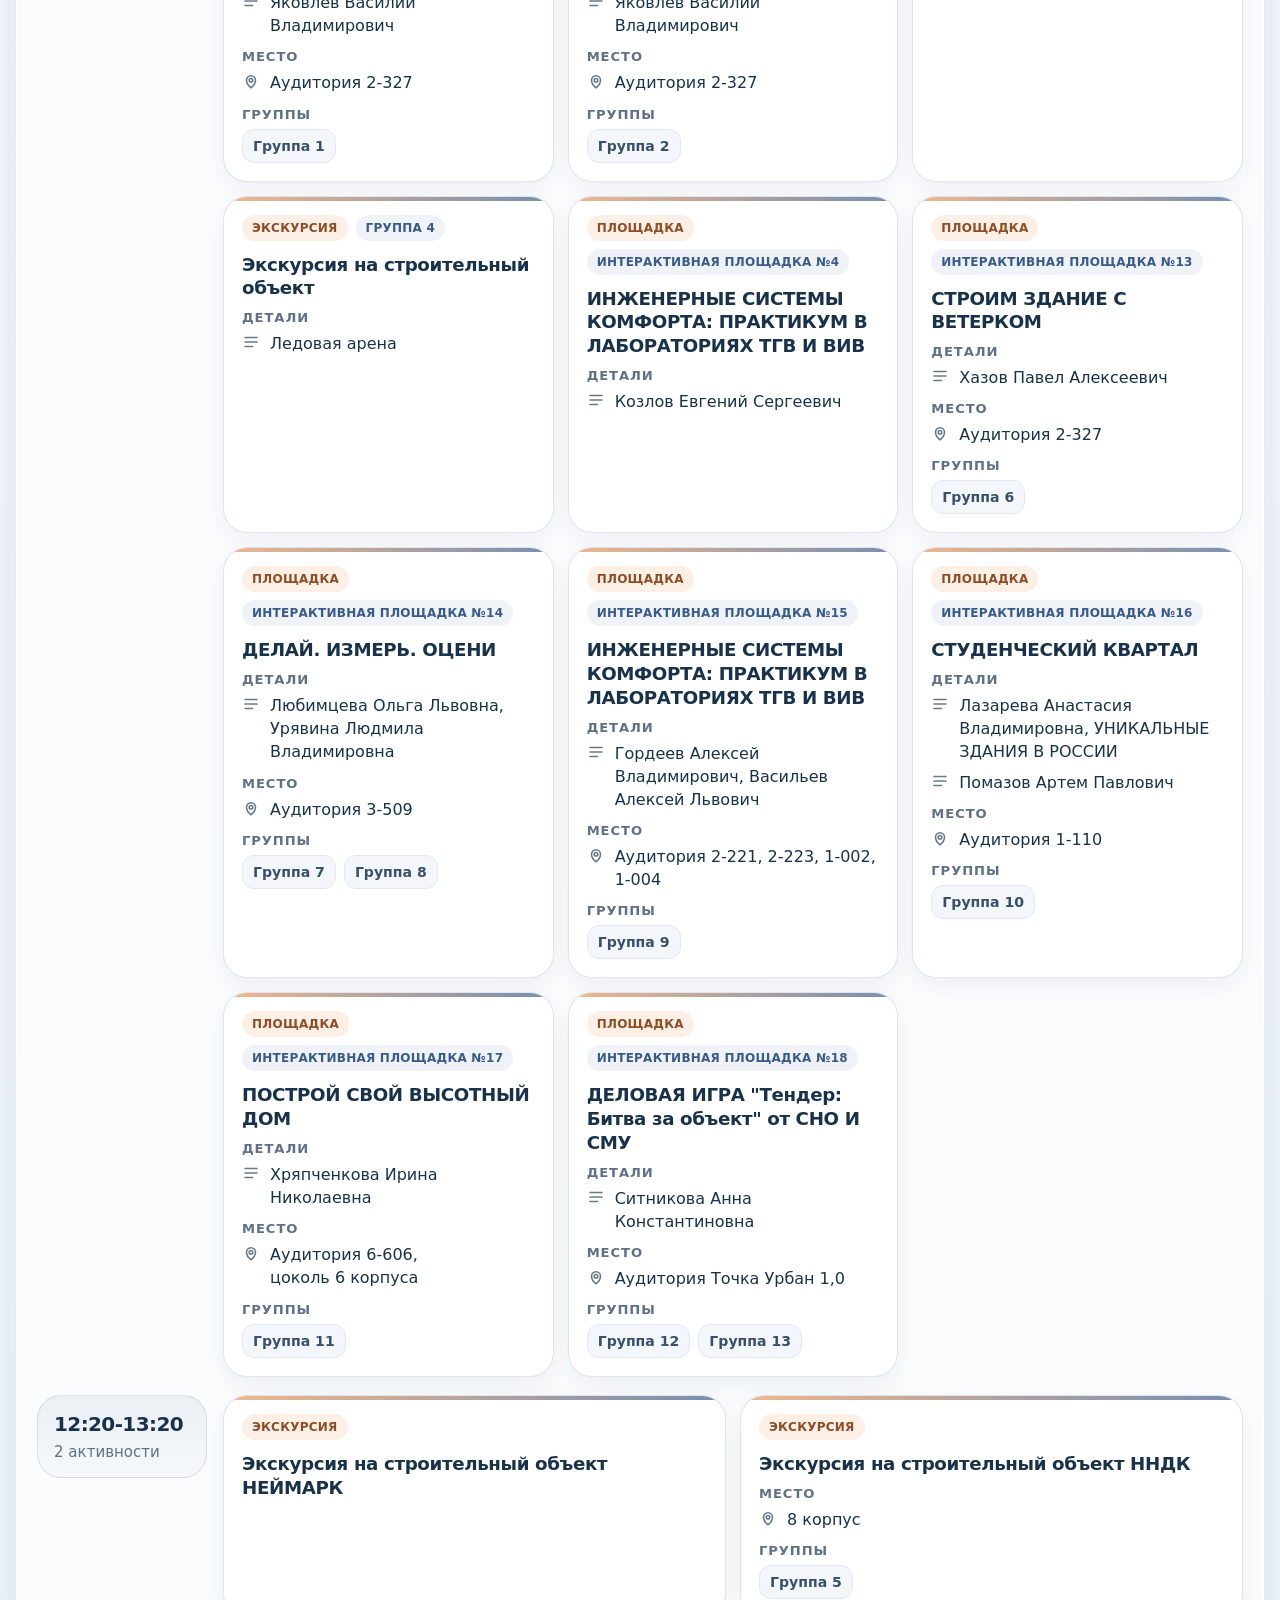
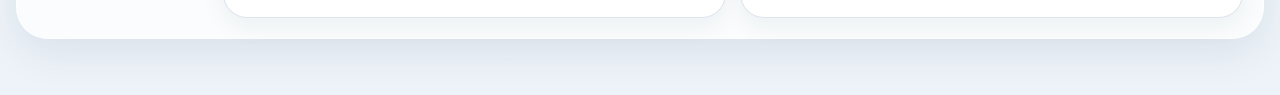
==== commit 7bd955b7: "Add files via upload" ====
--- a/index.html
+++ b/index.html
@@ -69,7 +69,6 @@
       </div>
 
       <div class="day-summary" id="daySummary">
-<div class="summary-chip"><strong>Школьники</strong><span>Аудитория дня</span></div>
 <div class="summary-chip"><strong>26</strong><span>Активностей по текущим фильтрам</span></div>
 <div class="summary-chip"><strong>6</strong><span>Временных блоков</span></div>
 <div class="summary-chip"><strong>08:30-09:00</strong><span>Старт дня</span></div>
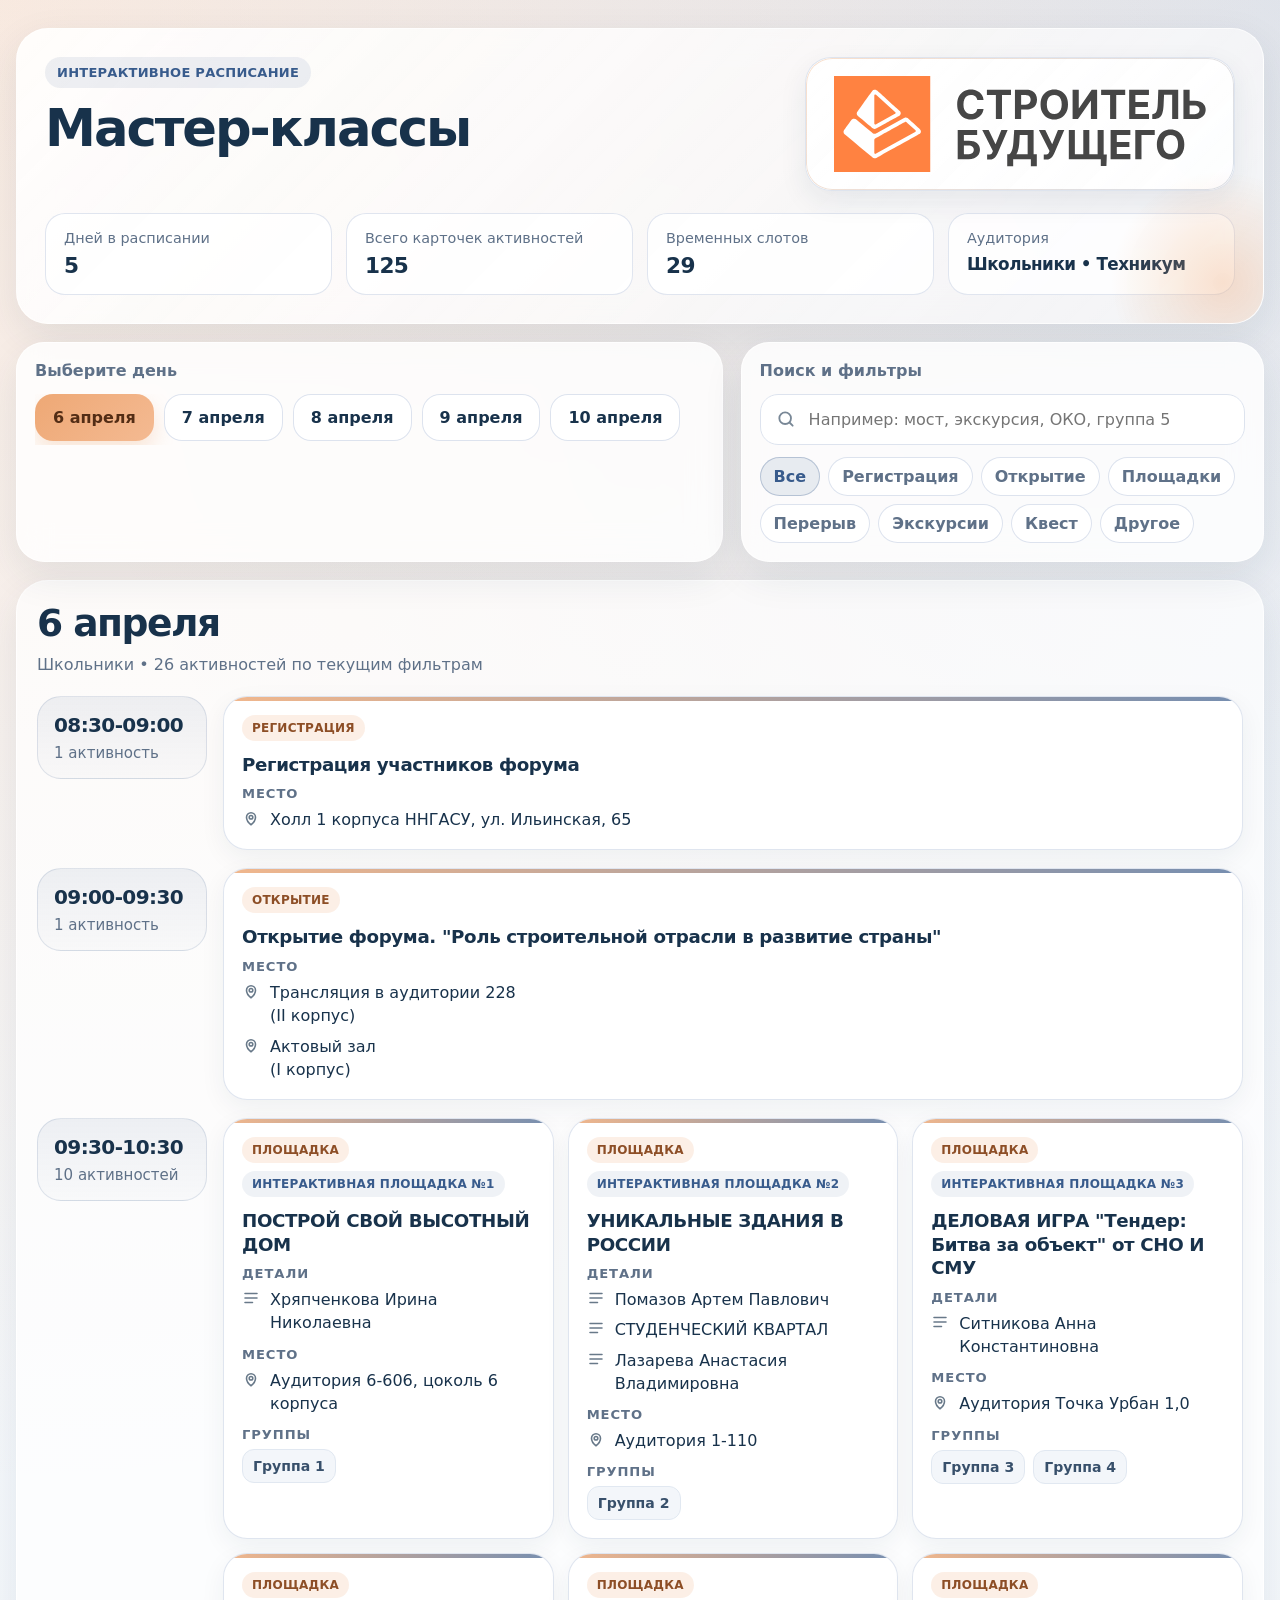
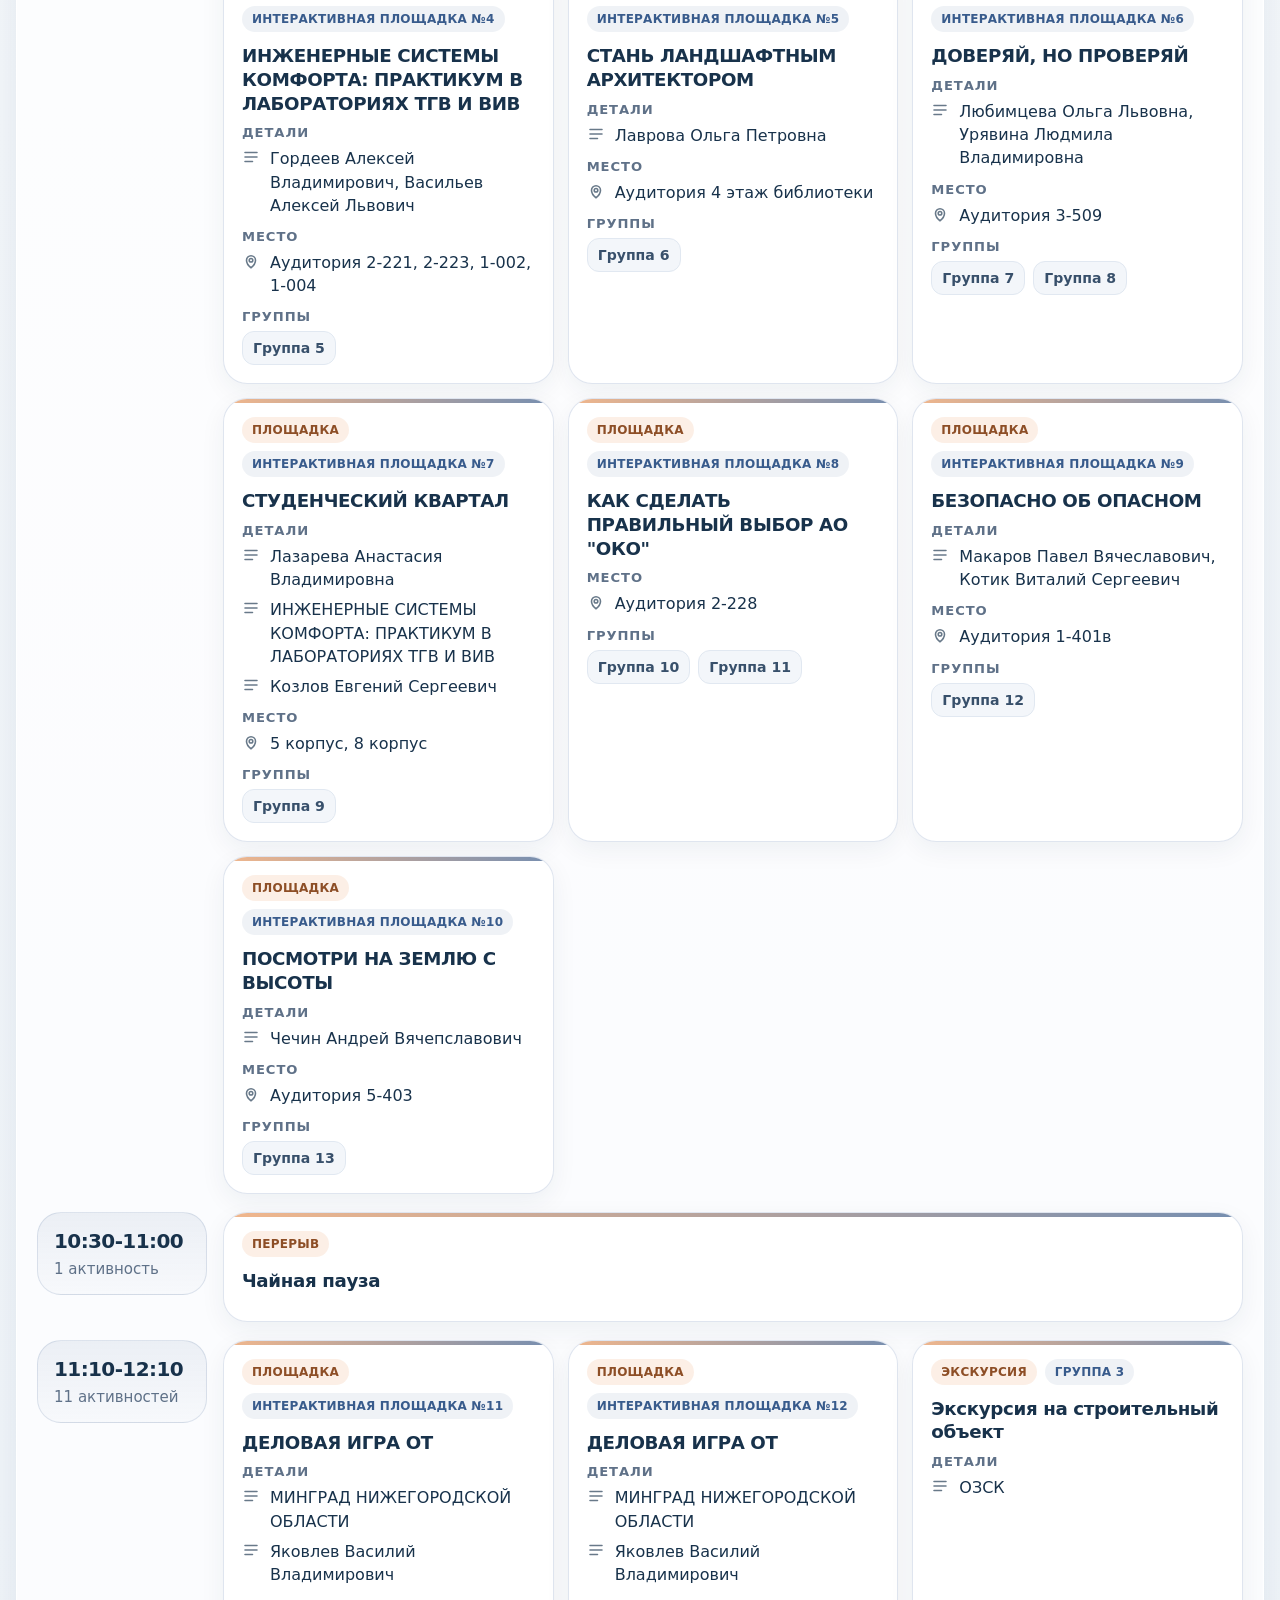
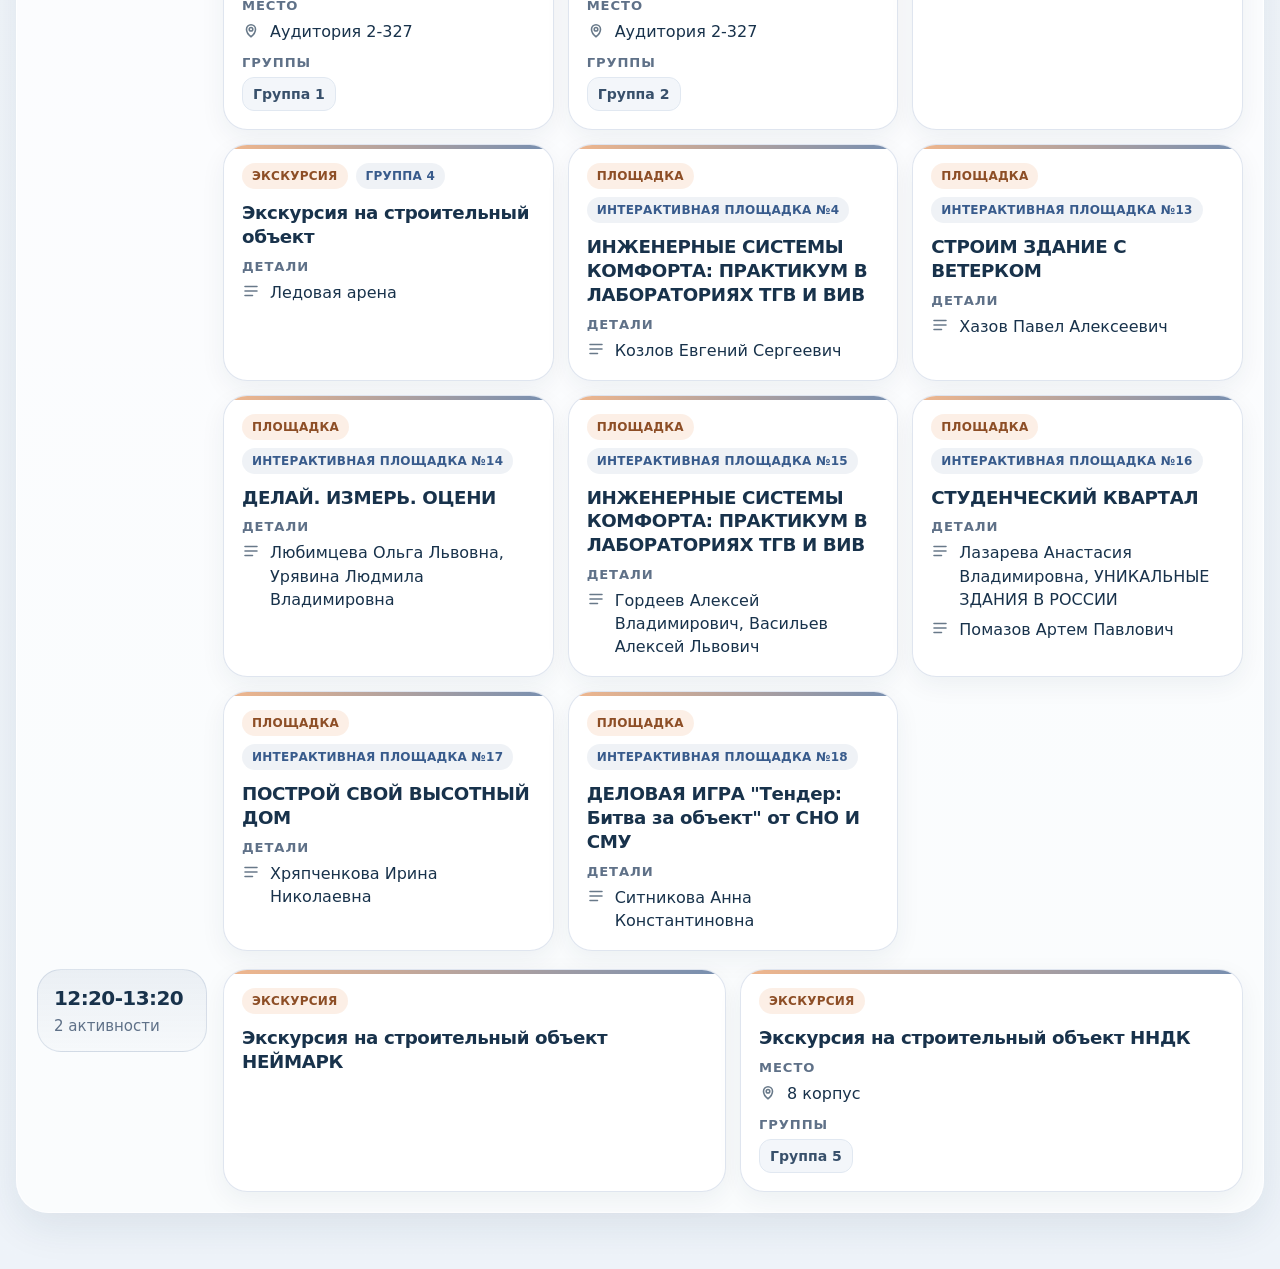
==== commit 740f911a: "Add files via upload" ====
--- a/index.html
+++ b/index.html
@@ -4,7 +4,7 @@
   <meta charset="UTF-8" />
   <meta name="viewport" content="width=device-width, initial-scale=1.0" />
   <title>Мастер-классы — интерактивное расписание</title>
-    <link rel="stylesheet" href="styles.css" />
+  <link rel="stylesheet" href="styles.css" />
 </head>
 <body>
   <div class="shell">
@@ -20,30 +20,13 @@
           </div>
         </div>
       </div>
-      <div class="mini-grid" id="globalStats">
-<div class="mini-card">
-  <div class="label">Дней в расписании</div>
-  <strong>5</strong>
-</div>
-<div class="mini-card">
-  <div class="label">Всего карточек активностей</div>
-  <strong>127</strong>
-</div>
-<div class="mini-card">
-  <div class="label">Временных слотов</div>
-  <strong>29</strong>
-</div>
-<div class="mini-card">
-  <div class="label">Аудитория</div>
-  <strong style="font-size:1.05rem; line-height:1.3">Школьники • Техникум</strong>
-</div>
-</div>
+      <div class="mini-grid" id="globalStats"></div>
     </section>
 
     <section class="controls">
       <div class="panel">
         <h2>Выберите день</h2>
-        <div class="day-tabs" id="dayTabs"><button class="active" data-day-index="0">6 апреля</button><button class="" data-day-index="1">7 апреля</button><button class="" data-day-index="2">8 апреля</button><button class="" data-day-index="3">9 апреля</button><button class="" data-day-index="4">10 апреля</button></div>
+        <div class="day-tabs" id="dayTabs"></div>
       </div>
       <div class="panel">
         <h2>Поиск и фильтры</h2>
@@ -55,7 +38,7 @@
             </svg>
             <input id="searchInput" type="search" placeholder="Например: мост, экскурсия, ОКО, группа 5" />
           </label>
-          <div class="filters" id="kindFilters"><button class="active" data-kind="all">Все</button><button class="" data-kind="Регистрация">Регистрация</button><button class="" data-kind="Открытие">Открытие</button><button class="" data-kind="Площадка">Площадки</button><button class="" data-kind="Перерыв">Перерыв</button><button class="" data-kind="Экскурсия">Экскурсии</button><button class="" data-kind="Квест">Квест</button><button class="" data-kind="Активность">Другое</button></div>
+          <div class="filters" id="kindFilters"></div>
         </div>
       </div>
     </section>
@@ -63,161 +46,13 @@
     <section class="main-panel">
       <div class="day-head">
         <div>
-          <h2 id="dayTitle">6 апреля</h2>
+          <h2 id="dayTitle"></h2>
+          <p id="dayMeta"></p>
         </div>
-        <div class="audience-badge" id="audienceBadge">Школьники</div>
       </div>
-
-      <div class="day-summary" id="daySummary">
-<div class="summary-chip"><strong>26</strong><span>Активностей по текущим фильтрам</span></div>
-<div class="summary-chip"><strong>6</strong><span>Временных блоков</span></div>
-<div class="summary-chip"><strong>08:30-09:00</strong><span>Старт дня</span></div>
-<div class="summary-chip"><strong>12:20-13:20</strong><span>Последний слот</span></div>
-</div>
-      <div class="timeline" id="timeline"><section class="slot">
-      <aside class="slot-time">
-        <span class="time">08:30-09:00</span>
-        <span class="count">1 активность</span>
-      </aside>
-      <div class="cards"><article class="card">
-      <div class="card-head"><div class="badges"><span class="badge primary">Регистрация</span></div></div>
-      <h3>Регистрация участников форума</h3>
-      <div class="meta"><div class="meta-block"><div class="meta-title">Место</div><ul class="meta-list"><li><span>Холл 1 корпуса ННГАСУ, ул. Ильинская, 65</span></li></ul></div></div>
-    </article></div>
-    </section><section class="slot">
-      <aside class="slot-time">
-        <span class="time">09:00-09:30</span>
-        <span class="count">1 активность</span>
-      </aside>
-      <div class="cards"><article class="card">
-      <div class="card-head"><div class="badges"><span class="badge primary">Открытие</span></div></div>
-      <h3>Открытие форума. &quot;Роль строительной отрасли в развитие страны&quot;</h3>
-      <div class="meta"><div class="meta-block"><div class="meta-title">Место</div><ul class="meta-list"><li><span>Трансляция в аудитории 228<br>(II корпус)</span></li><li><span>Актовый зал<br>(I корпус)</span></li></ul></div></div>
-    </article></div>
-    </section><section class="slot">
-      <aside class="slot-time">
-        <span class="time">09:30-10:30</span>
-        <span class="count">10 активностей</span>
-      </aside>
-      <div class="cards"><article class="card">
-      <div class="card-head"><div class="badges"><span class="badge primary">Площадка</span><span class="badge">Интерактивная площадка №1</span></div></div>
-      <h3>ПОСТРОЙ СВОЙ ВЫСОТНЫЙ ДОМ</h3>
-      <div class="meta"><div class="meta-block"><div class="meta-title">Детали</div><ul class="meta-list"><li><span>Хряпченкова Ирина Николаевна</span></li></ul></div><div class="meta-block"><div class="meta-title">Место</div><ul class="meta-list"><li><span>Аудитория 6-606, цоколь 6 корпуса</span></li></ul></div><div class="meta-block"><div class="meta-title">Группы</div><div class="group-list"><span class="group-chip">Группа 1</span></div></div></div>
-    </article><article class="card">
-      <div class="card-head"><div class="badges"><span class="badge primary">Площадка</span><span class="badge">Интерактивная площадка №2</span></div></div>
-      <h3>УНИКАЛЬНЫЕ ЗДАНИЯ В РОССИИ</h3>
-      <div class="meta"><div class="meta-block"><div class="meta-title">Детали</div><ul class="meta-list"><li><span>Помазов Артем Павлович</span></li><li><span>СТУДЕНЧЕСКИЙ КВАРТАЛ</span></li><li><span>Лазарева Анастасия Владимировна</span></li></ul></div><div class="meta-block"><div class="meta-title">Место</div><ul class="meta-list"><li><span>Аудитория 1-110</span></li></ul></div><div class="meta-block"><div class="meta-title">Группы</div><div class="group-list"><span class="group-chip">Группа 2</span></div></div></div>
-    </article><article class="card">
-      <div class="card-head"><div class="badges"><span class="badge primary">Площадка</span><span class="badge">Интерактивная площадка №3</span></div></div>
-      <h3>ДЕЛОВАЯ ИГРА &quot;Тендер: Битва за объект&quot; от СНО И СМУ</h3>
-      <div class="meta"><div class="meta-block"><div class="meta-title">Детали</div><ul class="meta-list"><li><span>Ситникова Анна Константиновна</span></li></ul></div><div class="meta-block"><div class="meta-title">Место</div><ul class="meta-list"><li><span>Аудитория Точка Урбан 1,0</span></li></ul></div><div class="meta-block"><div class="meta-title">Группы</div><div class="group-list"><span class="group-chip">Группа 3</span><span class="group-chip">Группа 4</span></div></div></div>
-    </article><article class="card">
-      <div class="card-head"><div class="badges"><span class="badge primary">Площадка</span><span class="badge">Интерактивная площадка №4</span></div></div>
-      <h3>ИНЖЕНЕРНЫЕ СИСТЕМЫ КОМФОРТА: ПРАКТИКУМ В ЛАБОРАТОРИЯХ ТГВ И ВИВ</h3>
-      <div class="meta"><div class="meta-block"><div class="meta-title">Детали</div><ul class="meta-list"><li><span>Гордеев Алексей Владимирович, Васильев Алексей Львович</span></li></ul></div><div class="meta-block"><div class="meta-title">Место</div><ul class="meta-list"><li><span>Аудитория 2-221, 2-223, 1-002, 1-004</span></li></ul></div><div class="meta-block"><div class="meta-title">Группы</div><div class="group-list"><span class="group-chip">Группа 5</span></div></div></div>
-    </article><article class="card">
-      <div class="card-head"><div class="badges"><span class="badge primary">Площадка</span><span class="badge">Интерактивная площадка №5</span></div></div>
-      <h3>СТАНЬ ЛАНДШАФТНЫМ АРХИТЕКТОРОМ</h3>
-      <div class="meta"><div class="meta-block"><div class="meta-title">Детали</div><ul class="meta-list"><li><span>Лаврова Ольга Петровна</span></li></ul></div><div class="meta-block"><div class="meta-title">Место</div><ul class="meta-list"><li><span>Аудитория 4 этаж библиотеки</span></li></ul></div><div class="meta-block"><div class="meta-title">Группы</div><div class="group-list"><span class="group-chip">Группа 6</span></div></div></div>
-    </article><article class="card">
-      <div class="card-head"><div class="badges"><span class="badge primary">Площадка</span><span class="badge">Интерактивная площадка №6</span></div></div>
-      <h3>ДОВЕРЯЙ, НО ПРОВЕРЯЙ</h3>
-      <div class="meta"><div class="meta-block"><div class="meta-title">Детали</div><ul class="meta-list"><li><span>Любимцева Ольга Львовна, Урявина Людмила Владимировна</span></li></ul></div><div class="meta-block"><div class="meta-title">Место</div><ul class="meta-list"><li><span>Аудитория 3-509</span></li></ul></div><div class="meta-block"><div class="meta-title">Группы</div><div class="group-list"><span class="group-chip">Группа 7</span><span class="group-chip">Группа 8</span></div></div></div>
-    </article><article class="card">
-      <div class="card-head"><div class="badges"><span class="badge primary">Площадка</span><span class="badge">Интерактивная площадка №7</span></div></div>
-      <h3>СТУДЕНЧЕСКИЙ КВАРТАЛ</h3>
-      <div class="meta"><div class="meta-block"><div class="meta-title">Детали</div><ul class="meta-list"><li><span>Лазарева Анастасия Владимировна</span></li><li><span>ИНЖЕНЕРНЫЕ СИСТЕМЫ КОМФОРТА: ПРАКТИКУМ В ЛАБОРАТОРИЯХ ТГВ И ВИВ</span></li><li><span>Козлов Евгений Сергеевич</span></li></ul></div><div class="meta-block"><div class="meta-title">Место</div><ul class="meta-list"><li><span>5 корпус, 8 корпус</span></li></ul></div><div class="meta-block"><div class="meta-title">Группы</div><div class="group-list"><span class="group-chip">Группа 9</span></div></div></div>
-    </article><article class="card">
-      <div class="card-head"><div class="badges"><span class="badge primary">Площадка</span><span class="badge">Интерактивная площадка №8</span></div></div>
-      <h3>КАК СДЕЛАТЬ ПРАВИЛЬНЫЙ ВЫБОР АО &quot;ОКО&quot;</h3>
-      <div class="meta"><div class="meta-block"><div class="meta-title">Место</div><ul class="meta-list"><li><span>Аудитория 2-228</span></li></ul></div><div class="meta-block"><div class="meta-title">Группы</div><div class="group-list"><span class="group-chip">Группа 10</span><span class="group-chip">Группа 11</span></div></div></div>
-    </article><article class="card">
-      <div class="card-head"><div class="badges"><span class="badge primary">Площадка</span><span class="badge">Интерактивная площадка №9</span></div></div>
-      <h3>БЕЗОПАСНО ОБ ОПАСНОМ</h3>
-      <div class="meta"><div class="meta-block"><div class="meta-title">Детали</div><ul class="meta-list"><li><span>Макаров Павел Вячеславович, Котик Виталий Сергеевич</span></li></ul></div><div class="meta-block"><div class="meta-title">Место</div><ul class="meta-list"><li><span>Аудитория 1-401в</span></li></ul></div><div class="meta-block"><div class="meta-title">Группы</div><div class="group-list"><span class="group-chip">Группа 12</span></div></div></div>
-    </article><article class="card">
-      <div class="card-head"><div class="badges"><span class="badge primary">Площадка</span><span class="badge">Интерактивная площадка №10</span></div></div>
-      <h3>ПОСМОТРИ НА ЗЕМЛЮ С ВЫСОТЫ</h3>
-      <div class="meta"><div class="meta-block"><div class="meta-title">Детали</div><ul class="meta-list"><li><span>Чечин Андрей Вячепславович</span></li></ul></div><div class="meta-block"><div class="meta-title">Место</div><ul class="meta-list"><li><span>Аудитория 5-403</span></li></ul></div><div class="meta-block"><div class="meta-title">Группы</div><div class="group-list"><span class="group-chip">Группа 13</span></div></div></div>
-    </article></div>
-    </section><section class="slot">
-      <aside class="slot-time">
-        <span class="time">10:30-11:00</span>
-        <span class="count">1 активность</span>
-      </aside>
-      <div class="cards"><article class="card">
-      <div class="card-head"><div class="badges"><span class="badge primary">Перерыв</span></div></div>
-      <h3>Чайная пауза</h3>
-      <div class="meta"></div>
-    </article></div>
-    </section><section class="slot">
-      <aside class="slot-time">
-        <span class="time">11:10-12:10</span>
-        <span class="count">11 активностей</span>
-      </aside>
-      <div class="cards"><article class="card">
-      <div class="card-head"><div class="badges"><span class="badge primary">Площадка</span><span class="badge">Интерактивная площадка №11</span></div></div>
-      <h3>ДЕЛОВАЯ ИГРА ОТ</h3>
-      <div class="meta"><div class="meta-block"><div class="meta-title">Детали</div><ul class="meta-list"><li><span>МИНГРАД НИЖЕГОРОДСКОЙ ОБЛАСТИ</span></li><li><span>Яковлев Василий Владимирович</span></li></ul></div><div class="meta-block"><div class="meta-title">Место</div><ul class="meta-list"><li><span>Аудитория 2-327</span></li></ul></div><div class="meta-block"><div class="meta-title">Группы</div><div class="group-list"><span class="group-chip">Группа 1</span></div></div></div>
-    </article><article class="card">
-      <div class="card-head"><div class="badges"><span class="badge primary">Площадка</span><span class="badge">Интерактивная площадка №12</span></div></div>
-      <h3>ДЕЛОВАЯ ИГРА ОТ</h3>
-      <div class="meta"><div class="meta-block"><div class="meta-title">Детали</div><ul class="meta-list"><li><span>МИНГРАД НИЖЕГОРОДСКОЙ ОБЛАСТИ</span></li><li><span>Яковлев Василий Владимирович</span></li></ul></div><div class="meta-block"><div class="meta-title">Место</div><ul class="meta-list"><li><span>Аудитория 2-327</span></li></ul></div><div class="meta-block"><div class="meta-title">Группы</div><div class="group-list"><span class="group-chip">Группа 2</span></div></div></div>
-    </article><article class="card">
-      <div class="card-head"><div class="badges"><span class="badge primary">Экскурсия</span><span class="badge">Группа 3</span></div></div>
-      <h3>Экскурсия на строительный объект</h3>
-      <div class="meta"><div class="meta-block"><div class="meta-title">Детали</div><ul class="meta-list"><li><span>ОЗСК</span></li></ul></div></div>
-    </article><article class="card">
-      <div class="card-head"><div class="badges"><span class="badge primary">Экскурсия</span><span class="badge">Группа 4</span></div></div>
-      <h3>Экскурсия на строительный объект</h3>
-      <div class="meta"><div class="meta-block"><div class="meta-title">Детали</div><ul class="meta-list"><li><span>Ледовая арена</span></li></ul></div></div>
-    </article><article class="card">
-      <div class="card-head"><div class="badges"><span class="badge primary">Площадка</span><span class="badge">Интерактивная площадка №4</span></div></div>
-      <h3>ИНЖЕНЕРНЫЕ СИСТЕМЫ КОМФОРТА: ПРАКТИКУМ В ЛАБОРАТОРИЯХ ТГВ И ВИВ</h3>
-      <div class="meta"><div class="meta-block"><div class="meta-title">Детали</div><ul class="meta-list"><li><span>Козлов Евгений Сергеевич</span></li></ul></div></div>
-    </article><article class="card">
-      <div class="card-head"><div class="badges"><span class="badge primary">Площадка</span><span class="badge">Интерактивная площадка №13</span></div></div>
-      <h3>СТРОИМ ЗДАНИЕ С ВЕТЕРКОМ</h3>
-      <div class="meta"><div class="meta-block"><div class="meta-title">Детали</div><ul class="meta-list"><li><span>Хазов Павел Алексеевич</span></li></ul></div><div class="meta-block"><div class="meta-title">Место</div><ul class="meta-list"><li><span>Аудитория 2-327</span></li></ul></div><div class="meta-block"><div class="meta-title">Группы</div><div class="group-list"><span class="group-chip">Группа 6</span></div></div></div>
-    </article><article class="card">
-      <div class="card-head"><div class="badges"><span class="badge primary">Площадка</span><span class="badge">Интерактивная площадка №14</span></div></div>
-      <h3>ДЕЛАЙ. ИЗМЕРЬ. ОЦЕНИ</h3>
-      <div class="meta"><div class="meta-block"><div class="meta-title">Детали</div><ul class="meta-list"><li><span>Любимцева Ольга Львовна, Урявина Людмила Владимировна</span></li></ul></div><div class="meta-block"><div class="meta-title">Место</div><ul class="meta-list"><li><span>Аудитория 3-509</span></li></ul></div><div class="meta-block"><div class="meta-title">Группы</div><div class="group-list"><span class="group-chip">Группа 7</span><span class="group-chip">Группа 8</span></div></div></div>
-    </article><article class="card">
-      <div class="card-head"><div class="badges"><span class="badge primary">Площадка</span><span class="badge">Интерактивная площадка №15</span></div></div>
-      <h3>ИНЖЕНЕРНЫЕ СИСТЕМЫ КОМФОРТА: ПРАКТИКУМ В ЛАБОРАТОРИЯХ ТГВ И ВИВ</h3>
-      <div class="meta"><div class="meta-block"><div class="meta-title">Детали</div><ul class="meta-list"><li><span>Гордеев Алексей Владимирович, Васильев Алексей Львович</span></li></ul></div><div class="meta-block"><div class="meta-title">Место</div><ul class="meta-list"><li><span>Аудитория 2-221, 2-223, 1-002, 1-004</span></li></ul></div><div class="meta-block"><div class="meta-title">Группы</div><div class="group-list"><span class="group-chip">Группа 9</span></div></div></div>
-    </article><article class="card">
-      <div class="card-head"><div class="badges"><span class="badge primary">Площадка</span><span class="badge">Интерактивная площадка №16</span></div></div>
-      <h3>СТУДЕНЧЕСКИЙ КВАРТАЛ</h3>
-      <div class="meta"><div class="meta-block"><div class="meta-title">Детали</div><ul class="meta-list"><li><span>Лазарева Анастасия Владимировна, УНИКАЛЬНЫЕ ЗДАНИЯ В РОССИИ</span></li><li><span>Помазов Артем Павлович</span></li></ul></div><div class="meta-block"><div class="meta-title">Место</div><ul class="meta-list"><li><span>Аудитория 1-110</span></li></ul></div><div class="meta-block"><div class="meta-title">Группы</div><div class="group-list"><span class="group-chip">Группа 10</span></div></div></div>
-    </article><article class="card">
-      <div class="card-head"><div class="badges"><span class="badge primary">Площадка</span><span class="badge">Интерактивная площадка №17</span></div></div>
-      <h3>ПОСТРОЙ СВОЙ ВЫСОТНЫЙ ДОМ</h3>
-      <div class="meta"><div class="meta-block"><div class="meta-title">Детали</div><ul class="meta-list"><li><span>Хряпченкова Ирина Николаевна</span></li></ul></div><div class="meta-block"><div class="meta-title">Место</div><ul class="meta-list"><li><span>Аудитория 6-606,<br>цоколь 6 корпуса</span></li></ul></div><div class="meta-block"><div class="meta-title">Группы</div><div class="group-list"><span class="group-chip">Группа 11</span></div></div></div>
-    </article><article class="card">
-      <div class="card-head"><div class="badges"><span class="badge primary">Площадка</span><span class="badge">Интерактивная площадка №18</span></div></div>
-      <h3>ДЕЛОВАЯ ИГРА &quot;Тендер: Битва за объект&quot; от СНО И СМУ</h3>
-      <div class="meta"><div class="meta-block"><div class="meta-title">Детали</div><ul class="meta-list"><li><span>Ситникова Анна Константиновна</span></li></ul></div><div class="meta-block"><div class="meta-title">Место</div><ul class="meta-list"><li><span>Аудитория Точка Урбан 1,0</span></li></ul></div><div class="meta-block"><div class="meta-title">Группы</div><div class="group-list"><span class="group-chip">Группа 12</span><span class="group-chip">Группа 13</span></div></div></div>
-    </article></div>
-    </section><section class="slot">
-      <aside class="slot-time">
-        <span class="time">12:20-13:20</span>
-        <span class="count">2 активности</span>
-      </aside>
-      <div class="cards"><article class="card">
-      <div class="card-head"><div class="badges"><span class="badge primary">Экскурсия</span></div></div>
-      <h3>Экскурсия на строительный объект НЕЙМАРК</h3>
-      <div class="meta"></div>
-    </article><article class="card">
-      <div class="card-head"><div class="badges"><span class="badge primary">Экскурсия</span></div></div>
-      <h3>Экскурсия на строительный объект ННДК</h3>
-      <div class="meta"><div class="meta-block"><div class="meta-title">Место</div><ul class="meta-list"><li><span>8 корпус</span></li></ul></div><div class="meta-block"><div class="meta-title">Группы</div><div class="group-list"><span class="group-chip">Группа 5</span></div></div></div>
-    </article></div>
-    </section></div>
+      <div class="timeline" id="timeline"></div>
     </section>
   </div>
-
-    <script src="script.js"></script>
+  <script src="script.js"></script>
 </body>
 </html>
--- a/styles.css
+++ b/styles.css
@@ -303,7 +303,7 @@
       max-width: 720px;
       line-height: 1.55;
     }
-    .audience-badge {
+    .audience-badge-unused-unused {
       display: inline-flex;
       align-items: center;
       gap: 10px;
@@ -575,7 +575,7 @@
       .cards {
         grid-template-columns: 1fr;
       }
-      .audience-badge {
+      .audience-badge-unused-unused {
         width: 100%;
         justify-content: center;
       }
@@ -597,3 +597,10 @@
         grid-template-columns: repeat(2, minmax(0, 1fr));
       }
     }
+
+
+.day-meta {
+  margin: 8px 0 0;
+  color: var(--muted);
+  line-height: 1.55;
+}
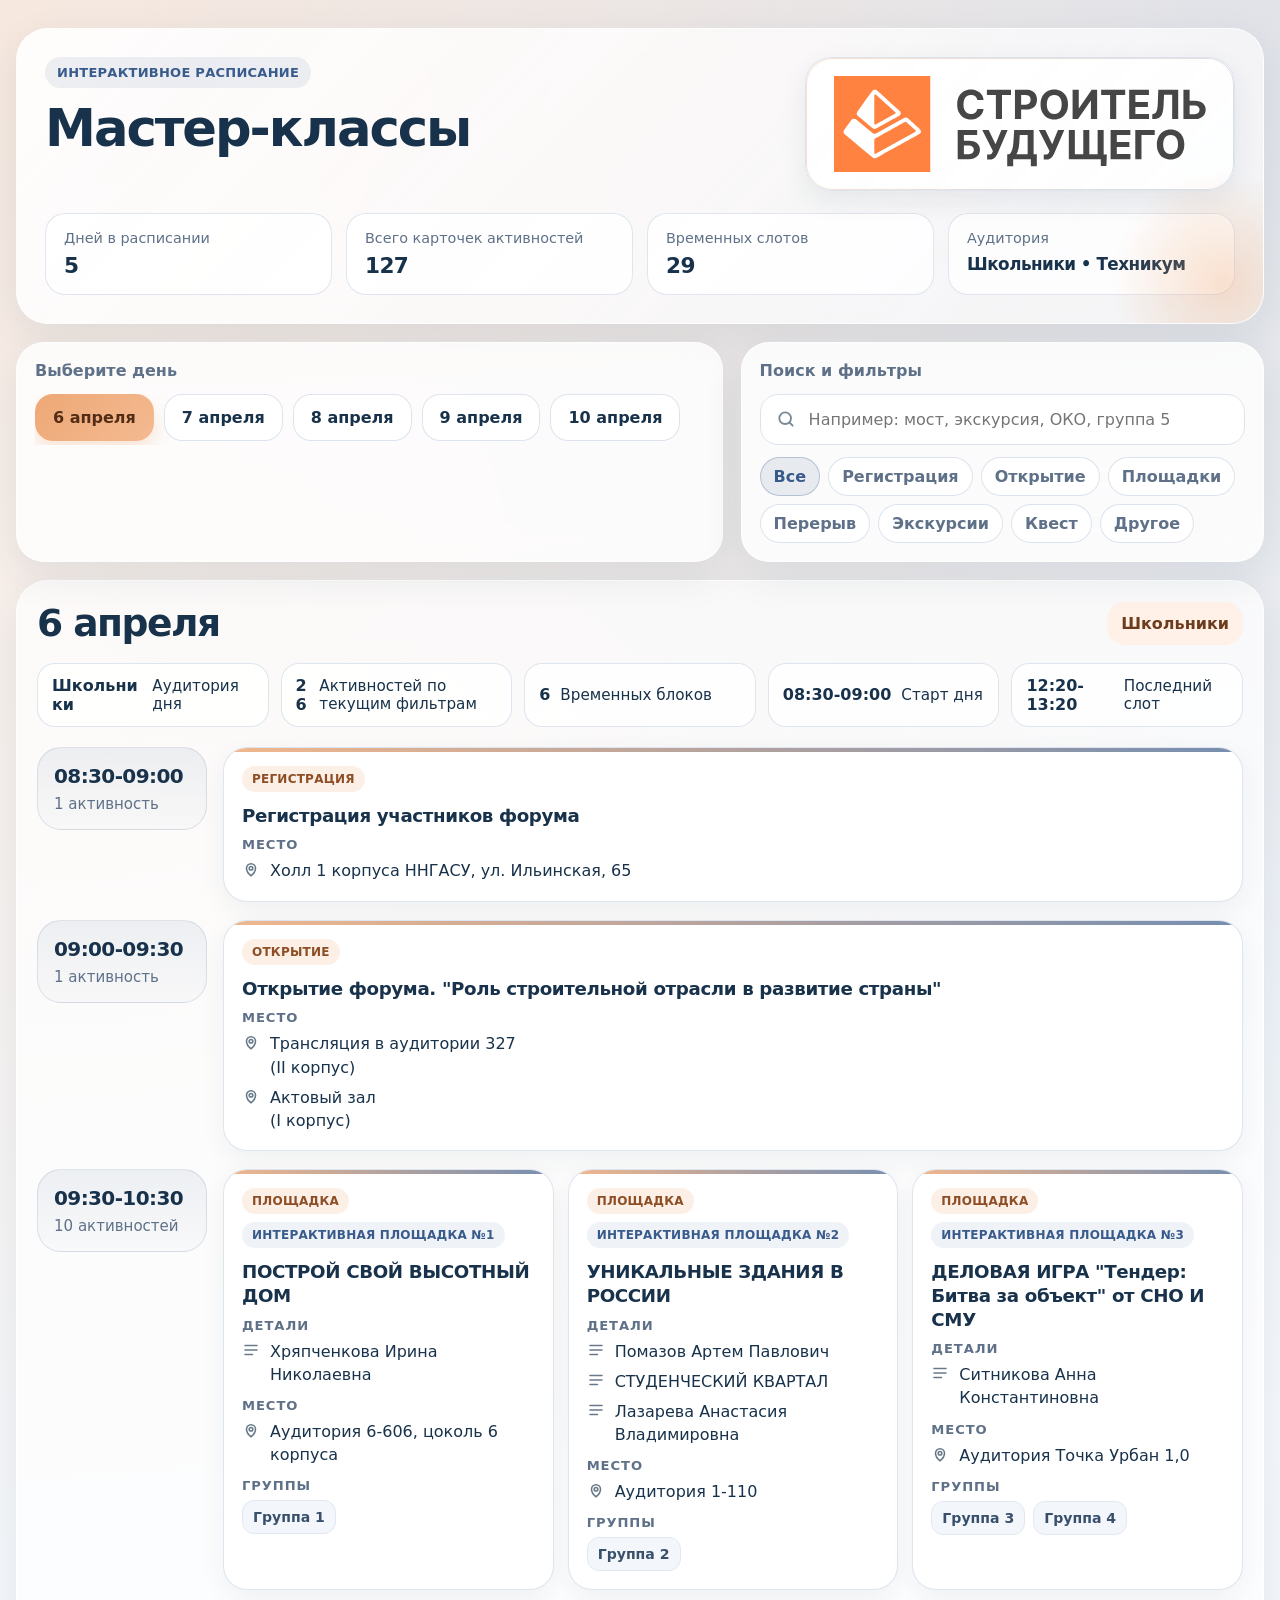
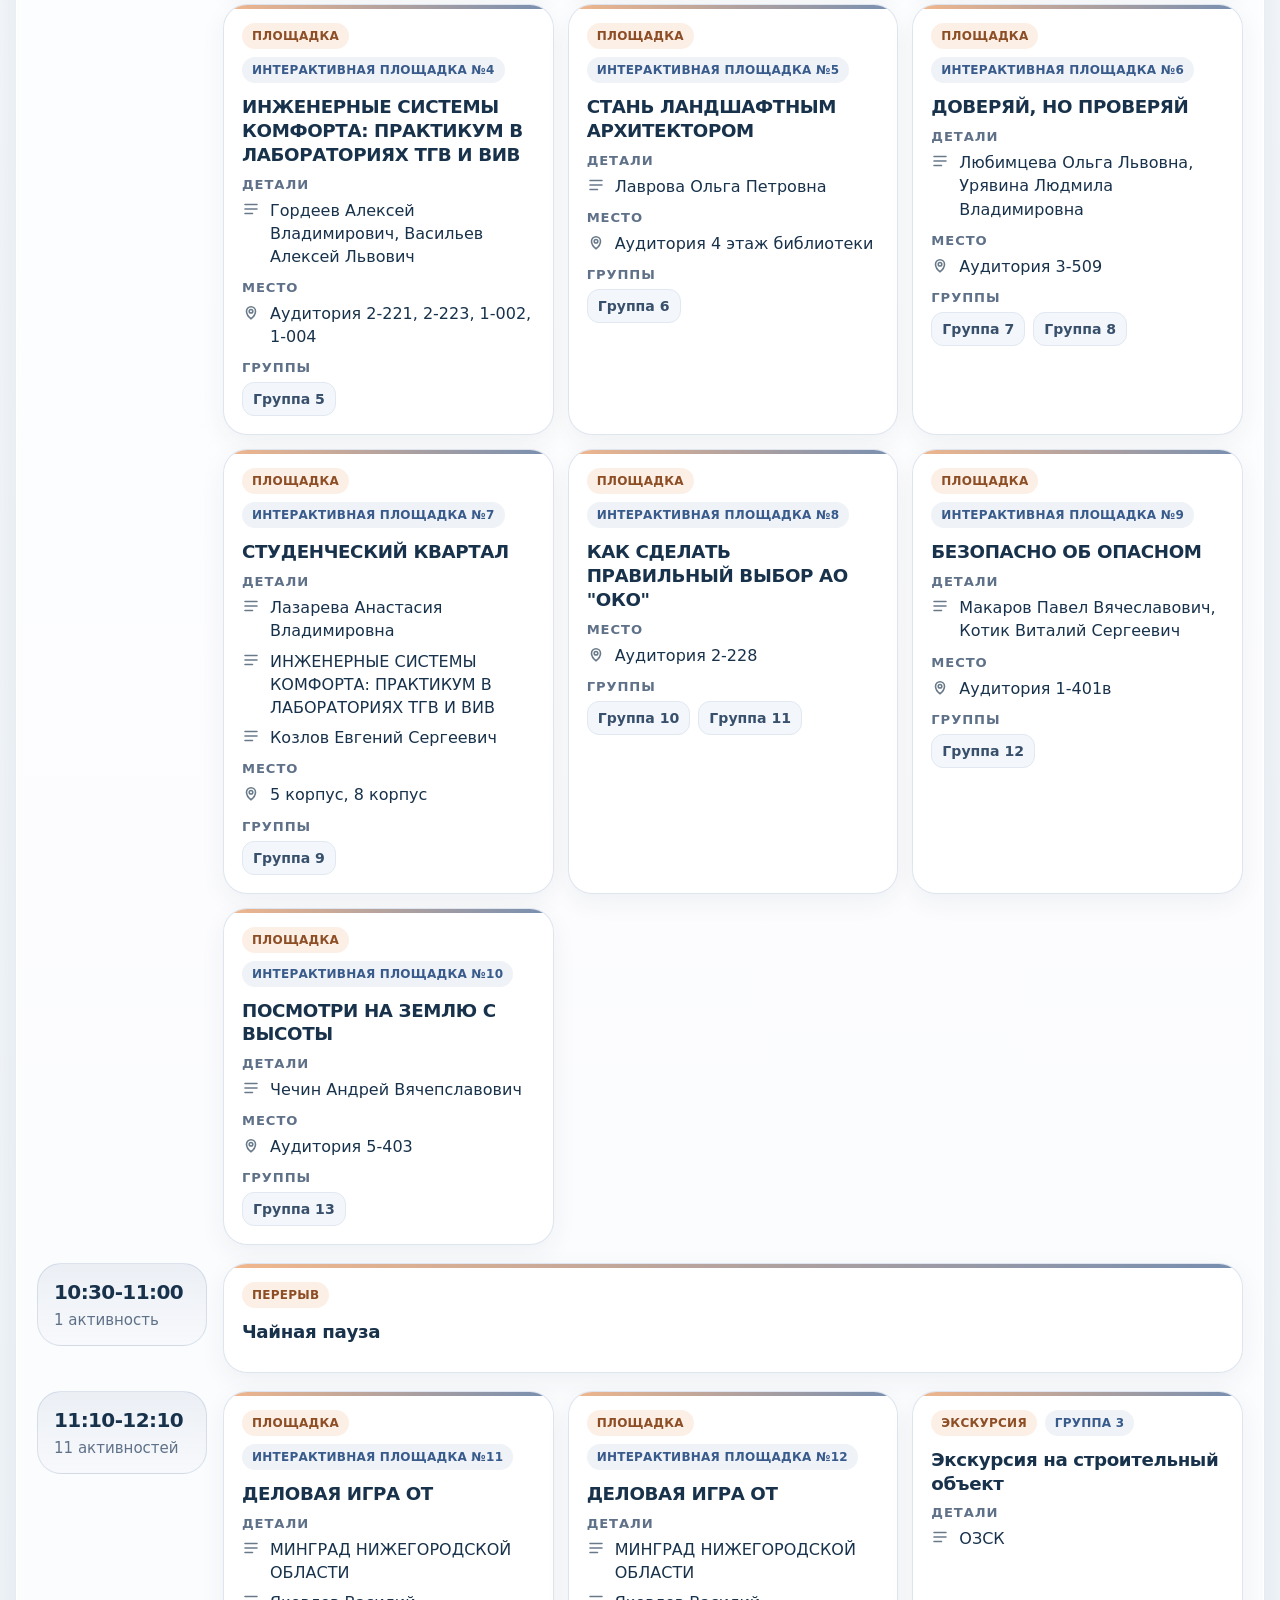
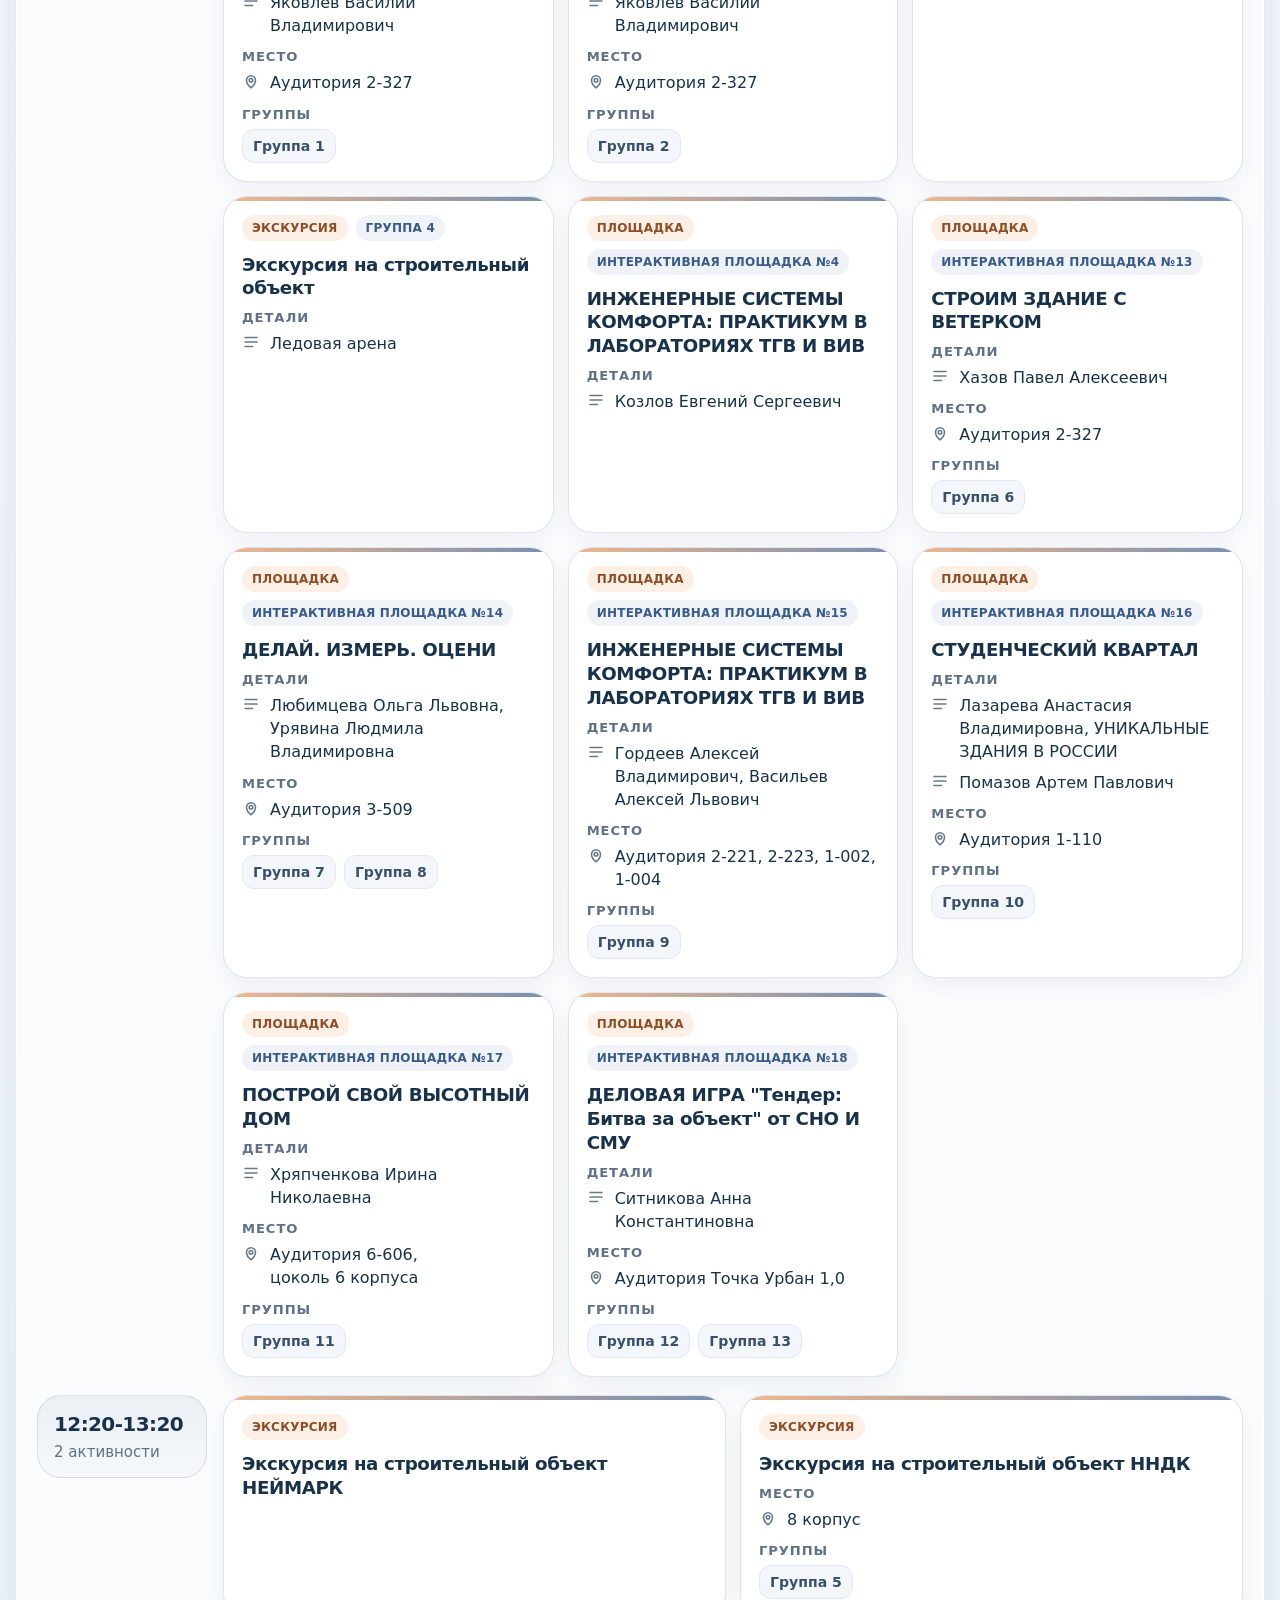
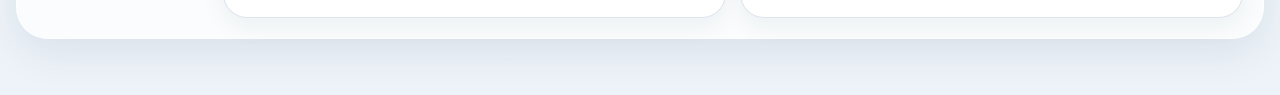
==== commit 737ed156: "Add files via upload" ====
--- a/index.html
+++ b/index.html
@@ -4,7 +4,7 @@
   <meta charset="UTF-8" />
   <meta name="viewport" content="width=device-width, initial-scale=1.0" />
   <title>Мастер-классы — интерактивное расписание</title>
-  <link rel="stylesheet" href="styles.css" />
+    <link rel="stylesheet" href="styles.css" />
 </head>
 <body>
   <div class="shell">
@@ -20,13 +20,30 @@
           </div>
         </div>
       </div>
-      <div class="mini-grid" id="globalStats"></div>
+      <div class="mini-grid" id="globalStats">
+<div class="mini-card">
+  <div class="label">Дней в расписании</div>
+  <strong>5</strong>
+</div>
+<div class="mini-card">
+  <div class="label">Всего карточек активностей</div>
+  <strong>127</strong>
+</div>
+<div class="mini-card">
+  <div class="label">Временных слотов</div>
+  <strong>29</strong>
+</div>
+<div class="mini-card">
+  <div class="label">Аудитория</div>
+  <strong style="font-size:1.05rem; line-height:1.3">Школьники • Техникум</strong>
+</div>
+</div>
     </section>
 
     <section class="controls">
       <div class="panel">
         <h2>Выберите день</h2>
-        <div class="day-tabs" id="dayTabs"></div>
+        <div class="day-tabs" id="dayTabs"><button class="active" data-day-index="0">6 апреля</button><button class="" data-day-index="1">7 апреля</button><button class="" data-day-index="2">8 апреля</button><button class="" data-day-index="3">9 апреля</button><button class="" data-day-index="4">10 апреля</button></div>
       </div>
       <div class="panel">
         <h2>Поиск и фильтры</h2>
@@ -38,7 +55,7 @@
             </svg>
             <input id="searchInput" type="search" placeholder="Например: мост, экскурсия, ОКО, группа 5" />
           </label>
-          <div class="filters" id="kindFilters"></div>
+          <div class="filters" id="kindFilters"><button class="active" data-kind="all">Все</button><button class="" data-kind="Регистрация">Регистрация</button><button class="" data-kind="Открытие">Открытие</button><button class="" data-kind="Площадка">Площадки</button><button class="" data-kind="Перерыв">Перерыв</button><button class="" data-kind="Экскурсия">Экскурсии</button><button class="" data-kind="Квест">Квест</button><button class="" data-kind="Активность">Другое</button></div>
         </div>
       </div>
     </section>
@@ -46,13 +63,162 @@
     <section class="main-panel">
       <div class="day-head">
         <div>
-          <h2 id="dayTitle"></h2>
-          <p id="dayMeta"></p>
-        </div>
-      </div>
-      <div class="timeline" id="timeline"></div>
+          <h2 id="dayTitle">6 апреля</h2>
+        </div>
+        <div class="audience-badge" id="audienceBadge">Школьники</div>
+      </div>
+
+      <div class="day-summary" id="daySummary">
+<div class="summary-chip"><strong>Школьники</strong><span>Аудитория дня</span></div>
+<div class="summary-chip"><strong>26</strong><span>Активностей по текущим фильтрам</span></div>
+<div class="summary-chip"><strong>6</strong><span>Временных блоков</span></div>
+<div class="summary-chip"><strong>08:30-09:00</strong><span>Старт дня</span></div>
+<div class="summary-chip"><strong>12:20-13:20</strong><span>Последний слот</span></div>
+</div>
+      <div class="timeline" id="timeline"><section class="slot">
+      <aside class="slot-time">
+        <span class="time">08:30-09:00</span>
+        <span class="count">1 активность</span>
+      </aside>
+      <div class="cards"><article class="card">
+      <div class="card-head"><div class="badges"><span class="badge primary">Регистрация</span></div></div>
+      <h3>Регистрация участников форума</h3>
+      <div class="meta"><div class="meta-block"><div class="meta-title">Место</div><ul class="meta-list"><li><span>Холл 1 корпуса ННГАСУ, ул. Ильинская, 65</span></li></ul></div></div>
+    </article></div>
+    </section><section class="slot">
+      <aside class="slot-time">
+        <span class="time">09:00-09:30</span>
+        <span class="count">1 активность</span>
+      </aside>
+      <div class="cards"><article class="card">
+      <div class="card-head"><div class="badges"><span class="badge primary">Открытие</span></div></div>
+      <h3>Открытие форума. &quot;Роль строительной отрасли в развитие страны&quot;</h3>
+      <div class="meta"><div class="meta-block"><div class="meta-title">Место</div><ul class="meta-list"><li><span>Трансляция в аудитории 228<br>(II корпус)</span></li><li><span>Актовый зал<br>(I корпус)</span></li></ul></div></div>
+    </article></div>
+    </section><section class="slot">
+      <aside class="slot-time">
+        <span class="time">09:30-10:30</span>
+        <span class="count">10 активностей</span>
+      </aside>
+      <div class="cards"><article class="card">
+      <div class="card-head"><div class="badges"><span class="badge primary">Площадка</span><span class="badge">Интерактивная площадка №1</span></div></div>
+      <h3>ПОСТРОЙ СВОЙ ВЫСОТНЫЙ ДОМ</h3>
+      <div class="meta"><div class="meta-block"><div class="meta-title">Детали</div><ul class="meta-list"><li><span>Хряпченкова Ирина Николаевна</span></li></ul></div><div class="meta-block"><div class="meta-title">Место</div><ul class="meta-list"><li><span>Аудитория 6-606, цоколь 6 корпуса</span></li></ul></div><div class="meta-block"><div class="meta-title">Группы</div><div class="group-list"><span class="group-chip">Группа 1</span></div></div></div>
+    </article><article class="card">
+      <div class="card-head"><div class="badges"><span class="badge primary">Площадка</span><span class="badge">Интерактивная площадка №2</span></div></div>
+      <h3>УНИКАЛЬНЫЕ ЗДАНИЯ В РОССИИ</h3>
+      <div class="meta"><div class="meta-block"><div class="meta-title">Детали</div><ul class="meta-list"><li><span>Помазов Артем Павлович</span></li><li><span>СТУДЕНЧЕСКИЙ КВАРТАЛ</span></li><li><span>Лазарева Анастасия Владимировна</span></li></ul></div><div class="meta-block"><div class="meta-title">Место</div><ul class="meta-list"><li><span>Аудитория 1-110</span></li></ul></div><div class="meta-block"><div class="meta-title">Группы</div><div class="group-list"><span class="group-chip">Группа 2</span></div></div></div>
+    </article><article class="card">
+      <div class="card-head"><div class="badges"><span class="badge primary">Площадка</span><span class="badge">Интерактивная площадка №3</span></div></div>
+      <h3>ДЕЛОВАЯ ИГРА &quot;Тендер: Битва за объект&quot; от СНО И СМУ</h3>
+      <div class="meta"><div class="meta-block"><div class="meta-title">Детали</div><ul class="meta-list"><li><span>Ситникова Анна Константиновна</span></li></ul></div><div class="meta-block"><div class="meta-title">Место</div><ul class="meta-list"><li><span>Аудитория Точка Урбан 1,0</span></li></ul></div><div class="meta-block"><div class="meta-title">Группы</div><div class="group-list"><span class="group-chip">Группа 3</span><span class="group-chip">Группа 4</span></div></div></div>
+    </article><article class="card">
+      <div class="card-head"><div class="badges"><span class="badge primary">Площадка</span><span class="badge">Интерактивная площадка №4</span></div></div>
+      <h3>ИНЖЕНЕРНЫЕ СИСТЕМЫ КОМФОРТА: ПРАКТИКУМ В ЛАБОРАТОРИЯХ ТГВ И ВИВ</h3>
+      <div class="meta"><div class="meta-block"><div class="meta-title">Детали</div><ul class="meta-list"><li><span>Гордеев Алексей Владимирович, Васильев Алексей Львович</span></li></ul></div><div class="meta-block"><div class="meta-title">Место</div><ul class="meta-list"><li><span>Аудитория 2-221, 2-223, 1-002, 1-004</span></li></ul></div><div class="meta-block"><div class="meta-title">Группы</div><div class="group-list"><span class="group-chip">Группа 5</span></div></div></div>
+    </article><article class="card">
+      <div class="card-head"><div class="badges"><span class="badge primary">Площадка</span><span class="badge">Интерактивная площадка №5</span></div></div>
+      <h3>СТАНЬ ЛАНДШАФТНЫМ АРХИТЕКТОРОМ</h3>
+      <div class="meta"><div class="meta-block"><div class="meta-title">Детали</div><ul class="meta-list"><li><span>Лаврова Ольга Петровна</span></li></ul></div><div class="meta-block"><div class="meta-title">Место</div><ul class="meta-list"><li><span>Аудитория 4 этаж библиотеки</span></li></ul></div><div class="meta-block"><div class="meta-title">Группы</div><div class="group-list"><span class="group-chip">Группа 6</span></div></div></div>
+    </article><article class="card">
+      <div class="card-head"><div class="badges"><span class="badge primary">Площадка</span><span class="badge">Интерактивная площадка №6</span></div></div>
+      <h3>ДОВЕРЯЙ, НО ПРОВЕРЯЙ</h3>
+      <div class="meta"><div class="meta-block"><div class="meta-title">Детали</div><ul class="meta-list"><li><span>Любимцева Ольга Львовна, Урявина Людмила Владимировна</span></li></ul></div><div class="meta-block"><div class="meta-title">Место</div><ul class="meta-list"><li><span>Аудитория 3-509</span></li></ul></div><div class="meta-block"><div class="meta-title">Группы</div><div class="group-list"><span class="group-chip">Группа 7</span><span class="group-chip">Группа 8</span></div></div></div>
+    </article><article class="card">
+      <div class="card-head"><div class="badges"><span class="badge primary">Площадка</span><span class="badge">Интерактивная площадка №7</span></div></div>
+      <h3>СТУДЕНЧЕСКИЙ КВАРТАЛ</h3>
+      <div class="meta"><div class="meta-block"><div class="meta-title">Детали</div><ul class="meta-list"><li><span>Лазарева Анастасия Владимировна</span></li><li><span>ИНЖЕНЕРНЫЕ СИСТЕМЫ КОМФОРТА: ПРАКТИКУМ В ЛАБОРАТОРИЯХ ТГВ И ВИВ</span></li><li><span>Козлов Евгений Сергеевич</span></li></ul></div><div class="meta-block"><div class="meta-title">Место</div><ul class="meta-list"><li><span>5 корпус, 8 корпус</span></li></ul></div><div class="meta-block"><div class="meta-title">Группы</div><div class="group-list"><span class="group-chip">Группа 9</span></div></div></div>
+    </article><article class="card">
+      <div class="card-head"><div class="badges"><span class="badge primary">Площадка</span><span class="badge">Интерактивная площадка №8</span></div></div>
+      <h3>КАК СДЕЛАТЬ ПРАВИЛЬНЫЙ ВЫБОР АО &quot;ОКО&quot;</h3>
+      <div class="meta"><div class="meta-block"><div class="meta-title">Место</div><ul class="meta-list"><li><span>Аудитория 2-228</span></li></ul></div><div class="meta-block"><div class="meta-title">Группы</div><div class="group-list"><span class="group-chip">Группа 10</span><span class="group-chip">Группа 11</span></div></div></div>
+    </article><article class="card">
+      <div class="card-head"><div class="badges"><span class="badge primary">Площадка</span><span class="badge">Интерактивная площадка №9</span></div></div>
+      <h3>БЕЗОПАСНО ОБ ОПАСНОМ</h3>
+      <div class="meta"><div class="meta-block"><div class="meta-title">Детали</div><ul class="meta-list"><li><span>Макаров Павел Вячеславович, Котик Виталий Сергеевич</span></li></ul></div><div class="meta-block"><div class="meta-title">Место</div><ul class="meta-list"><li><span>Аудитория 1-401в</span></li></ul></div><div class="meta-block"><div class="meta-title">Группы</div><div class="group-list"><span class="group-chip">Группа 12</span></div></div></div>
+    </article><article class="card">
+      <div class="card-head"><div class="badges"><span class="badge primary">Площадка</span><span class="badge">Интерактивная площадка №10</span></div></div>
+      <h3>ПОСМОТРИ НА ЗЕМЛЮ С ВЫСОТЫ</h3>
+      <div class="meta"><div class="meta-block"><div class="meta-title">Детали</div><ul class="meta-list"><li><span>Чечин Андрей Вячепславович</span></li></ul></div><div class="meta-block"><div class="meta-title">Место</div><ul class="meta-list"><li><span>Аудитория 5-403</span></li></ul></div><div class="meta-block"><div class="meta-title">Группы</div><div class="group-list"><span class="group-chip">Группа 13</span></div></div></div>
+    </article></div>
+    </section><section class="slot">
+      <aside class="slot-time">
+        <span class="time">10:30-11:00</span>
+        <span class="count">1 активность</span>
+      </aside>
+      <div class="cards"><article class="card">
+      <div class="card-head"><div class="badges"><span class="badge primary">Перерыв</span></div></div>
+      <h3>Чайная пауза</h3>
+      <div class="meta"></div>
+    </article></div>
+    </section><section class="slot">
+      <aside class="slot-time">
+        <span class="time">11:10-12:10</span>
+        <span class="count">11 активностей</span>
+      </aside>
+      <div class="cards"><article class="card">
+      <div class="card-head"><div class="badges"><span class="badge primary">Площадка</span><span class="badge">Интерактивная площадка №11</span></div></div>
+      <h3>ДЕЛОВАЯ ИГРА ОТ</h3>
+      <div class="meta"><div class="meta-block"><div class="meta-title">Детали</div><ul class="meta-list"><li><span>МИНГРАД НИЖЕГОРОДСКОЙ ОБЛАСТИ</span></li><li><span>Яковлев Василий Владимирович</span></li></ul></div><div class="meta-block"><div class="meta-title">Место</div><ul class="meta-list"><li><span>Аудитория 2-327</span></li></ul></div><div class="meta-block"><div class="meta-title">Группы</div><div class="group-list"><span class="group-chip">Группа 1</span></div></div></div>
+    </article><article class="card">
+      <div class="card-head"><div class="badges"><span class="badge primary">Площадка</span><span class="badge">Интерактивная площадка №12</span></div></div>
+      <h3>ДЕЛОВАЯ ИГРА ОТ</h3>
+      <div class="meta"><div class="meta-block"><div class="meta-title">Детали</div><ul class="meta-list"><li><span>МИНГРАД НИЖЕГОРОДСКОЙ ОБЛАСТИ</span></li><li><span>Яковлев Василий Владимирович</span></li></ul></div><div class="meta-block"><div class="meta-title">Место</div><ul class="meta-list"><li><span>Аудитория 2-327</span></li></ul></div><div class="meta-block"><div class="meta-title">Группы</div><div class="group-list"><span class="group-chip">Группа 2</span></div></div></div>
+    </article><article class="card">
+      <div class="card-head"><div class="badges"><span class="badge primary">Экскурсия</span><span class="badge">Группа 3</span></div></div>
+      <h3>Экскурсия на строительный объект</h3>
+      <div class="meta"><div class="meta-block"><div class="meta-title">Детали</div><ul class="meta-list"><li><span>ОЗСК</span></li></ul></div></div>
+    </article><article class="card">
+      <div class="card-head"><div class="badges"><span class="badge primary">Экскурсия</span><span class="badge">Группа 4</span></div></div>
+      <h3>Экскурсия на строительный объект</h3>
+      <div class="meta"><div class="meta-block"><div class="meta-title">Детали</div><ul class="meta-list"><li><span>Ледовая арена</span></li></ul></div></div>
+    </article><article class="card">
+      <div class="card-head"><div class="badges"><span class="badge primary">Площадка</span><span class="badge">Интерактивная площадка №4</span></div></div>
+      <h3>ИНЖЕНЕРНЫЕ СИСТЕМЫ КОМФОРТА: ПРАКТИКУМ В ЛАБОРАТОРИЯХ ТГВ И ВИВ</h3>
+      <div class="meta"><div class="meta-block"><div class="meta-title">Детали</div><ul class="meta-list"><li><span>Козлов Евгений Сергеевич</span></li></ul></div></div>
+    </article><article class="card">
+      <div class="card-head"><div class="badges"><span class="badge primary">Площадка</span><span class="badge">Интерактивная площадка №13</span></div></div>
+      <h3>СТРОИМ ЗДАНИЕ С ВЕТЕРКОМ</h3>
+      <div class="meta"><div class="meta-block"><div class="meta-title">Детали</div><ul class="meta-list"><li><span>Хазов Павел Алексеевич</span></li></ul></div><div class="meta-block"><div class="meta-title">Место</div><ul class="meta-list"><li><span>Аудитория 2-327</span></li></ul></div><div class="meta-block"><div class="meta-title">Группы</div><div class="group-list"><span class="group-chip">Группа 6</span></div></div></div>
+    </article><article class="card">
+      <div class="card-head"><div class="badges"><span class="badge primary">Площадка</span><span class="badge">Интерактивная площадка №14</span></div></div>
+      <h3>ДЕЛАЙ. ИЗМЕРЬ. ОЦЕНИ</h3>
+      <div class="meta"><div class="meta-block"><div class="meta-title">Детали</div><ul class="meta-list"><li><span>Любимцева Ольга Львовна, Урявина Людмила Владимировна</span></li></ul></div><div class="meta-block"><div class="meta-title">Место</div><ul class="meta-list"><li><span>Аудитория 3-509</span></li></ul></div><div class="meta-block"><div class="meta-title">Группы</div><div class="group-list"><span class="group-chip">Группа 7</span><span class="group-chip">Группа 8</span></div></div></div>
+    </article><article class="card">
+      <div class="card-head"><div class="badges"><span class="badge primary">Площадка</span><span class="badge">Интерактивная площадка №15</span></div></div>
+      <h3>ИНЖЕНЕРНЫЕ СИСТЕМЫ КОМФОРТА: ПРАКТИКУМ В ЛАБОРАТОРИЯХ ТГВ И ВИВ</h3>
+      <div class="meta"><div class="meta-block"><div class="meta-title">Детали</div><ul class="meta-list"><li><span>Гордеев Алексей Владимирович, Васильев Алексей Львович</span></li></ul></div><div class="meta-block"><div class="meta-title">Место</div><ul class="meta-list"><li><span>Аудитория 2-221, 2-223, 1-002, 1-004</span></li></ul></div><div class="meta-block"><div class="meta-title">Группы</div><div class="group-list"><span class="group-chip">Группа 9</span></div></div></div>
+    </article><article class="card">
+      <div class="card-head"><div class="badges"><span class="badge primary">Площадка</span><span class="badge">Интерактивная площадка №16</span></div></div>
+      <h3>СТУДЕНЧЕСКИЙ КВАРТАЛ</h3>
+      <div class="meta"><div class="meta-block"><div class="meta-title">Детали</div><ul class="meta-list"><li><span>Лазарева Анастасия Владимировна, УНИКАЛЬНЫЕ ЗДАНИЯ В РОССИИ</span></li><li><span>Помазов Артем Павлович</span></li></ul></div><div class="meta-block"><div class="meta-title">Место</div><ul class="meta-list"><li><span>Аудитория 1-110</span></li></ul></div><div class="meta-block"><div class="meta-title">Группы</div><div class="group-list"><span class="group-chip">Группа 10</span></div></div></div>
+    </article><article class="card">
+      <div class="card-head"><div class="badges"><span class="badge primary">Площадка</span><span class="badge">Интерактивная площадка №17</span></div></div>
+      <h3>ПОСТРОЙ СВОЙ ВЫСОТНЫЙ ДОМ</h3>
+      <div class="meta"><div class="meta-block"><div class="meta-title">Детали</div><ul class="meta-list"><li><span>Хряпченкова Ирина Николаевна</span></li></ul></div><div class="meta-block"><div class="meta-title">Место</div><ul class="meta-list"><li><span>Аудитория 6-606,<br>цоколь 6 корпуса</span></li></ul></div><div class="meta-block"><div class="meta-title">Группы</div><div class="group-list"><span class="group-chip">Группа 11</span></div></div></div>
+    </article><article class="card">
+      <div class="card-head"><div class="badges"><span class="badge primary">Площадка</span><span class="badge">Интерактивная площадка №18</span></div></div>
+      <h3>ДЕЛОВАЯ ИГРА &quot;Тендер: Битва за объект&quot; от СНО И СМУ</h3>
+      <div class="meta"><div class="meta-block"><div class="meta-title">Детали</div><ul class="meta-list"><li><span>Ситникова Анна Константиновна</span></li></ul></div><div class="meta-block"><div class="meta-title">Место</div><ul class="meta-list"><li><span>Аудитория Точка Урбан 1,0</span></li></ul></div><div class="meta-block"><div class="meta-title">Группы</div><div class="group-list"><span class="group-chip">Группа 12</span><span class="group-chip">Группа 13</span></div></div></div>
+    </article></div>
+    </section><section class="slot">
+      <aside class="slot-time">
+        <span class="time">12:20-13:20</span>
+        <span class="count">2 активности</span>
+      </aside>
+      <div class="cards"><article class="card">
+      <div class="card-head"><div class="badges"><span class="badge primary">Экскурсия</span></div></div>
+      <h3>Экскурсия на строительный объект НЕЙМАРК</h3>
+      <div class="meta"></div>
+    </article><article class="card">
+      <div class="card-head"><div class="badges"><span class="badge primary">Экскурсия</span></div></div>
+      <h3>Экскурсия на строительный объект ННДК</h3>
+      <div class="meta"><div class="meta-block"><div class="meta-title">Место</div><ul class="meta-list"><li><span>8 корпус</span></li></ul></div><div class="meta-block"><div class="meta-title">Группы</div><div class="group-list"><span class="group-chip">Группа 5</span></div></div></div>
+    </article></div>
+    </section></div>
     </section>
   </div>
-  <script src="script.js"></script>
+
+    <script src="script.js"></script>
 </body>
 </html>
--- a/styles.css
+++ b/styles.css
@@ -303,7 +303,7 @@
       max-width: 720px;
       line-height: 1.55;
     }
-    .audience-badge-unused-unused {
+    .audience-badge {
       display: inline-flex;
       align-items: center;
       gap: 10px;
@@ -575,7 +575,7 @@
       .cards {
         grid-template-columns: 1fr;
       }
-      .audience-badge-unused-unused {
+      .audience-badge {
         width: 100%;
         justify-content: center;
       }
@@ -597,10 +597,3 @@
         grid-template-columns: repeat(2, minmax(0, 1fr));
       }
     }
-
-
-.day-meta {
-  margin: 8px 0 0;
-  color: var(--muted);
-  line-height: 1.55;
-}
